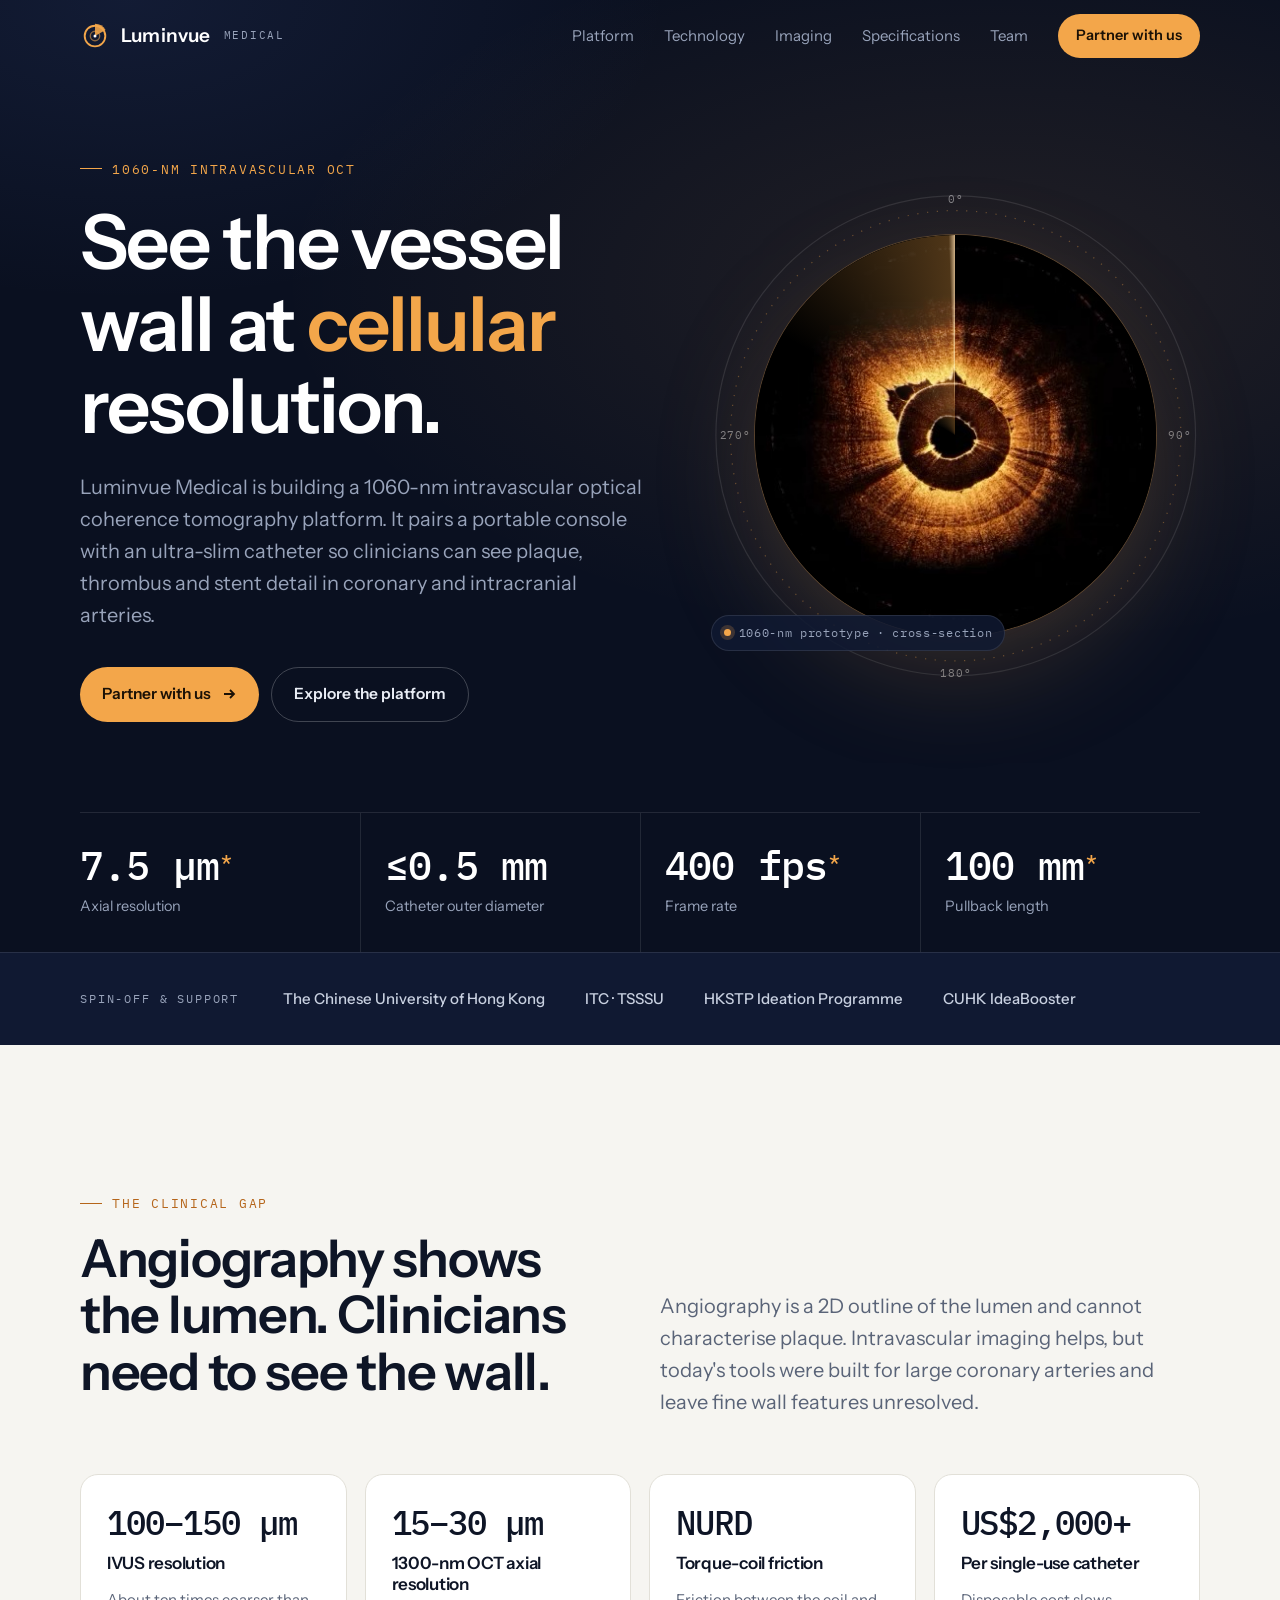
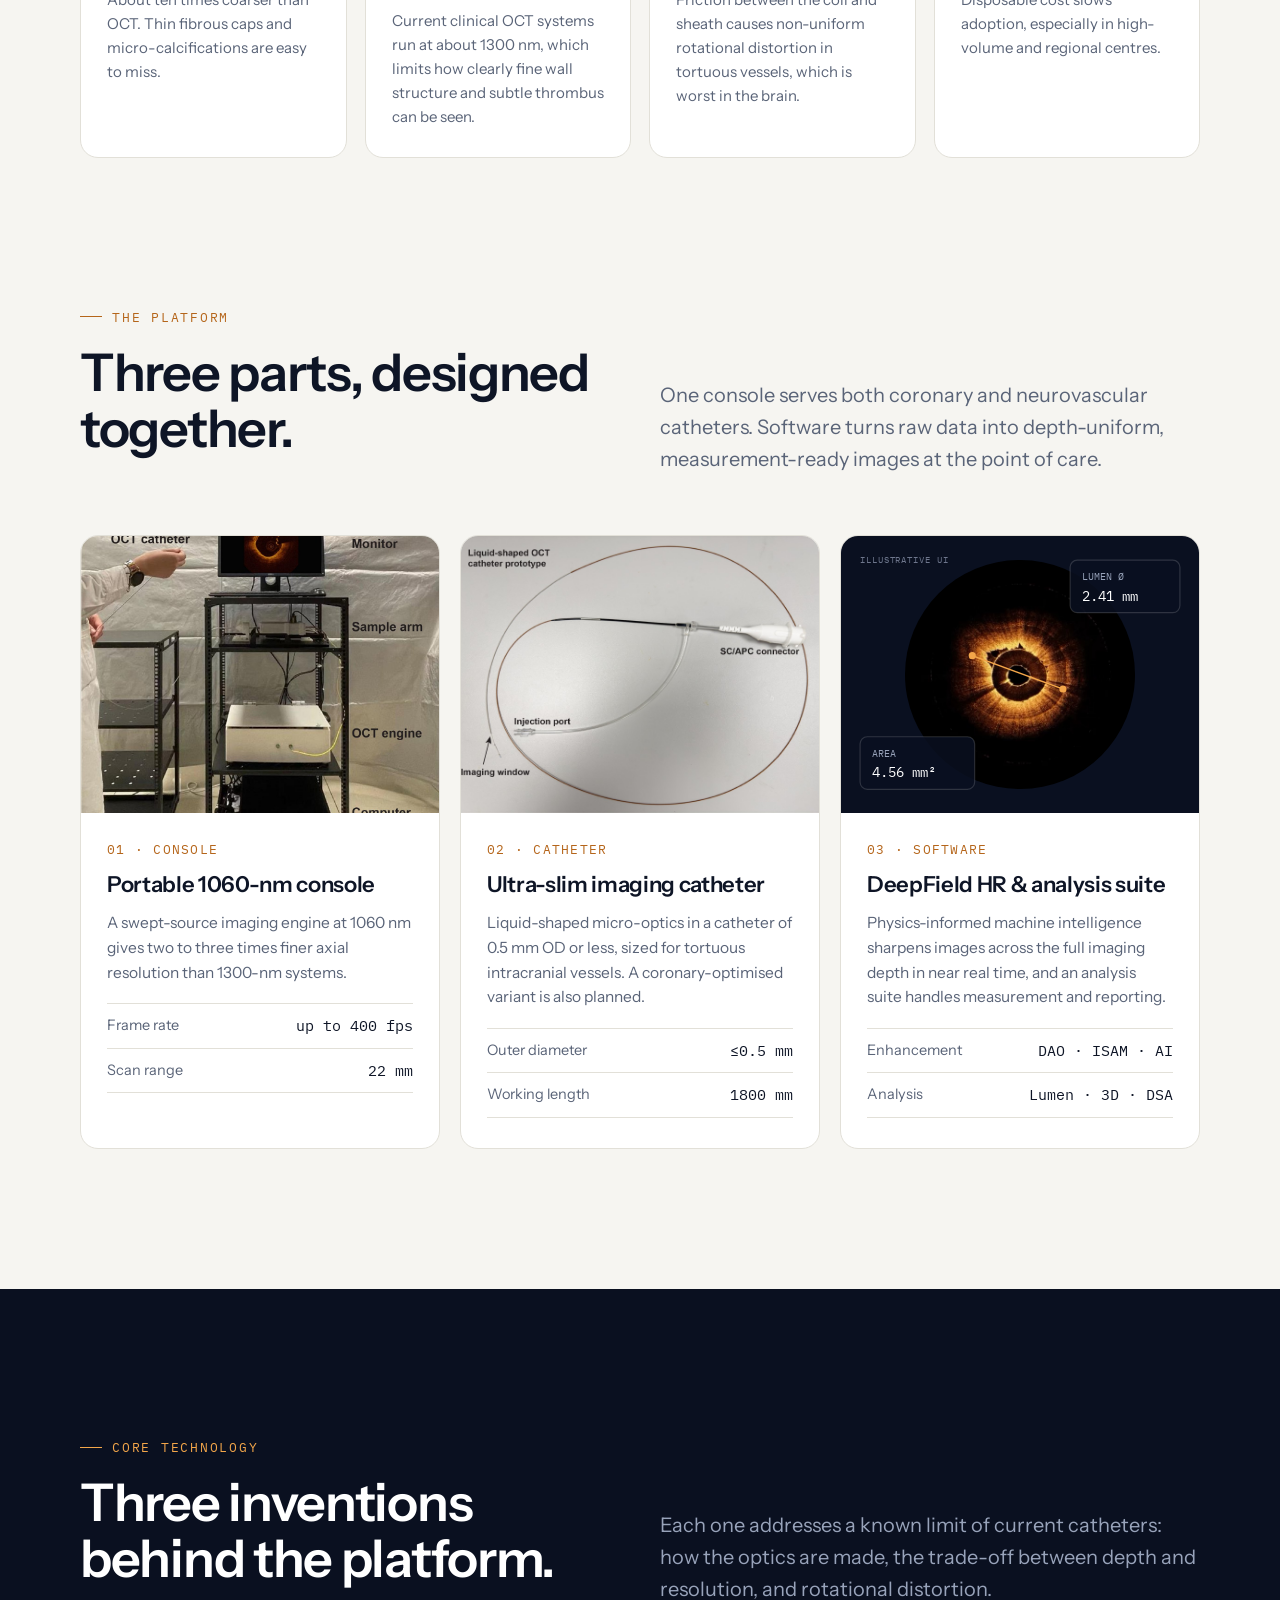
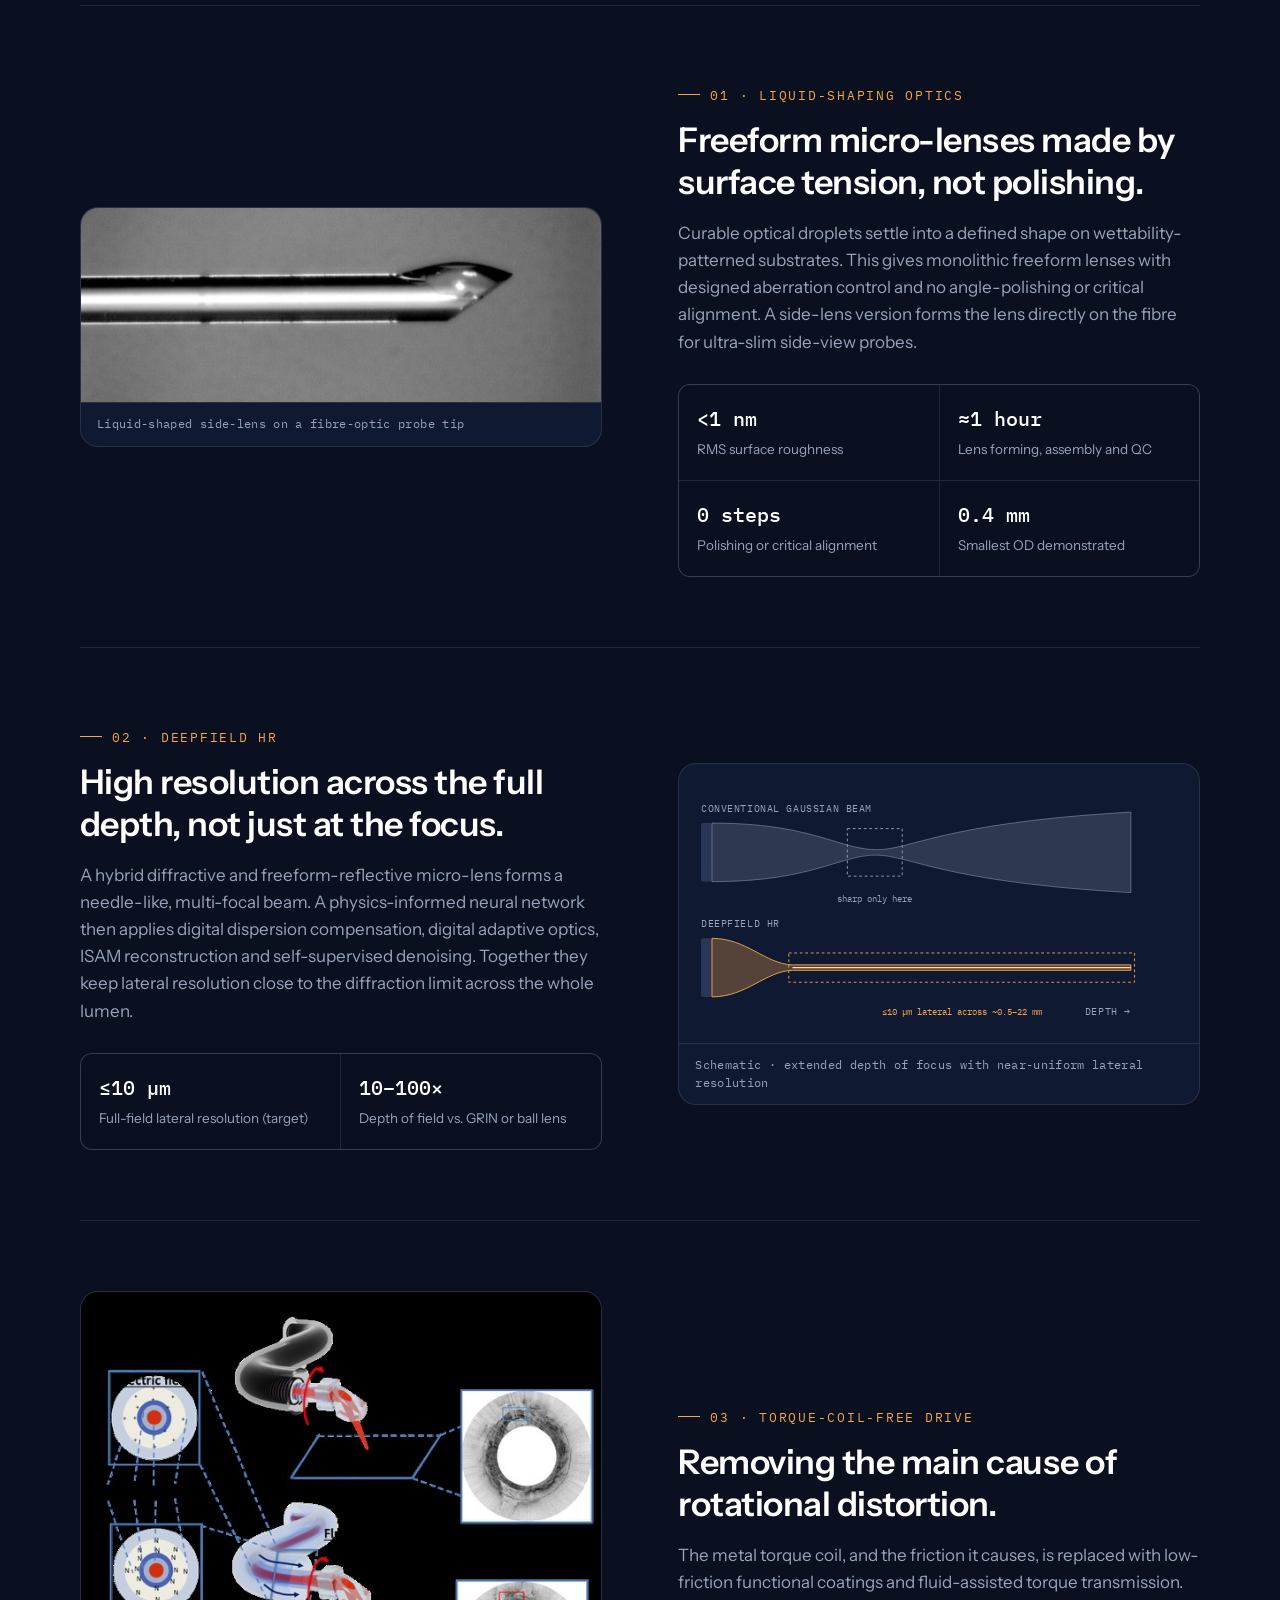
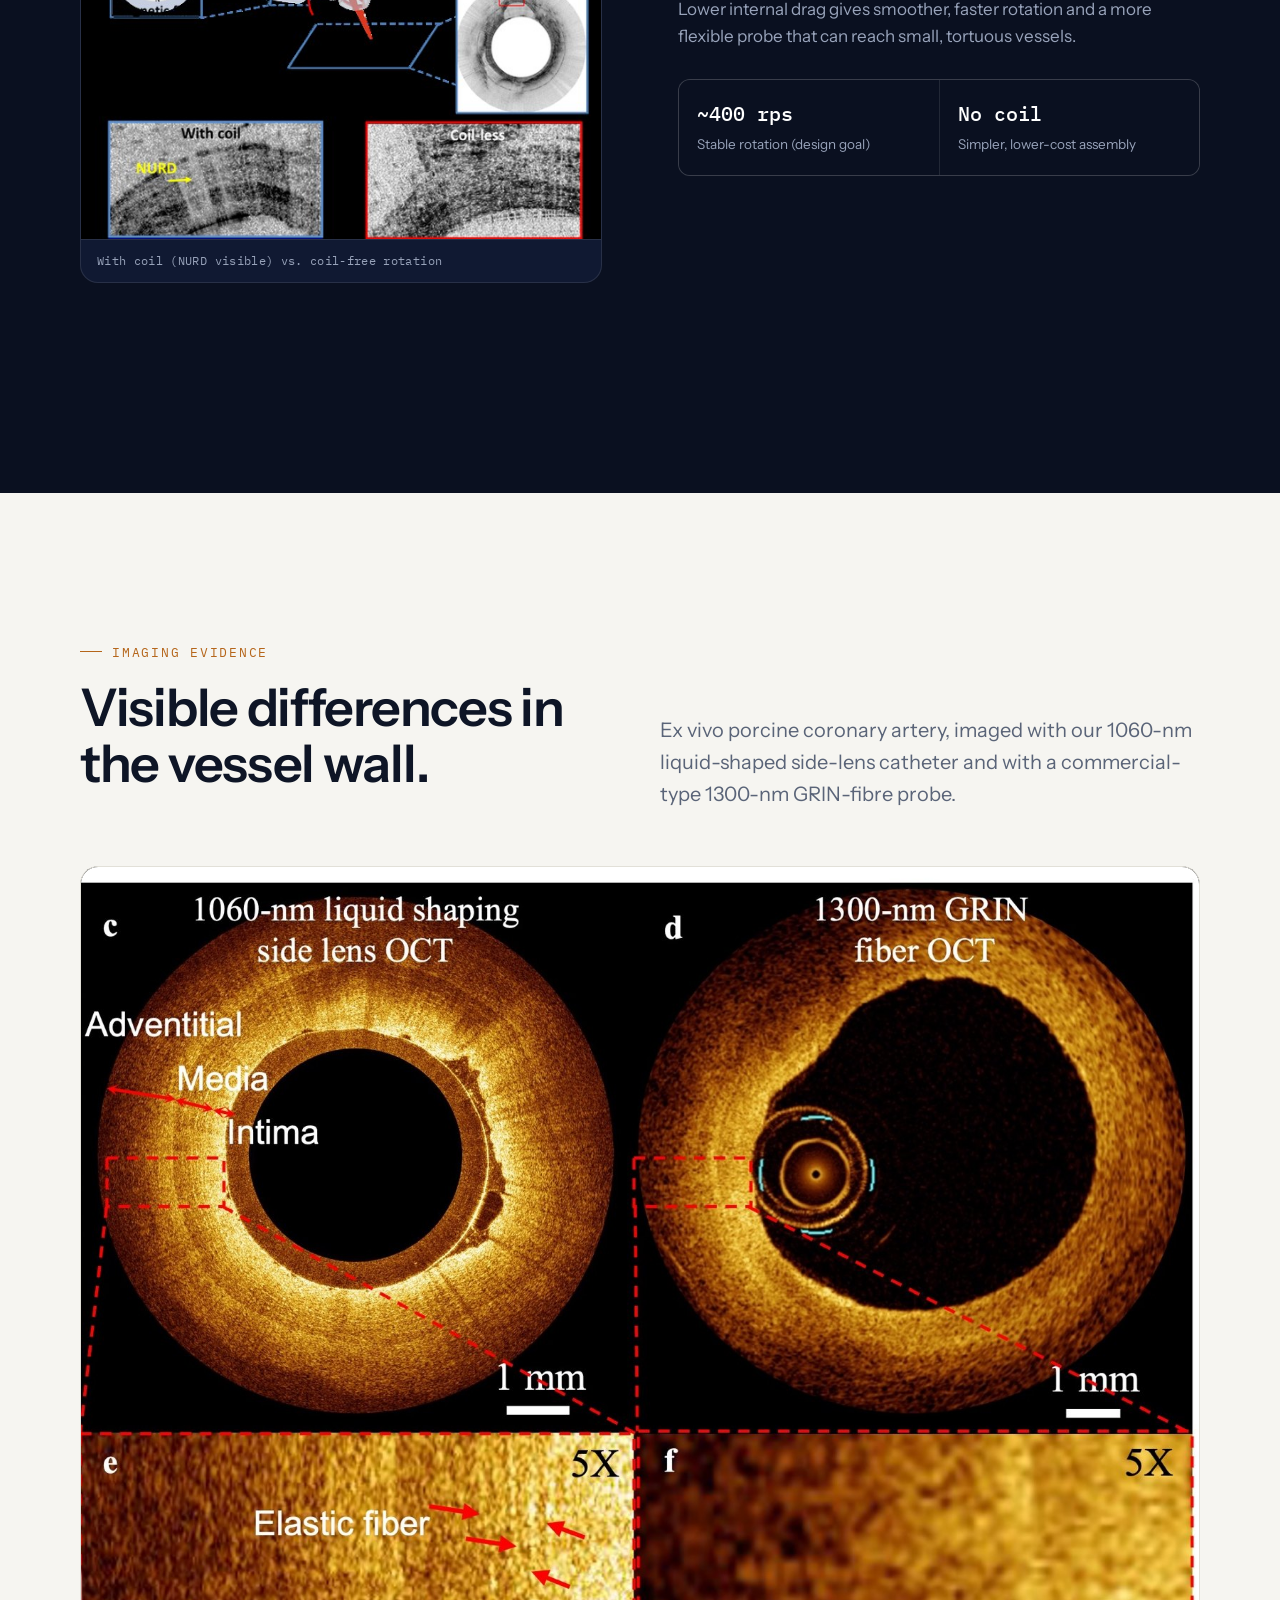
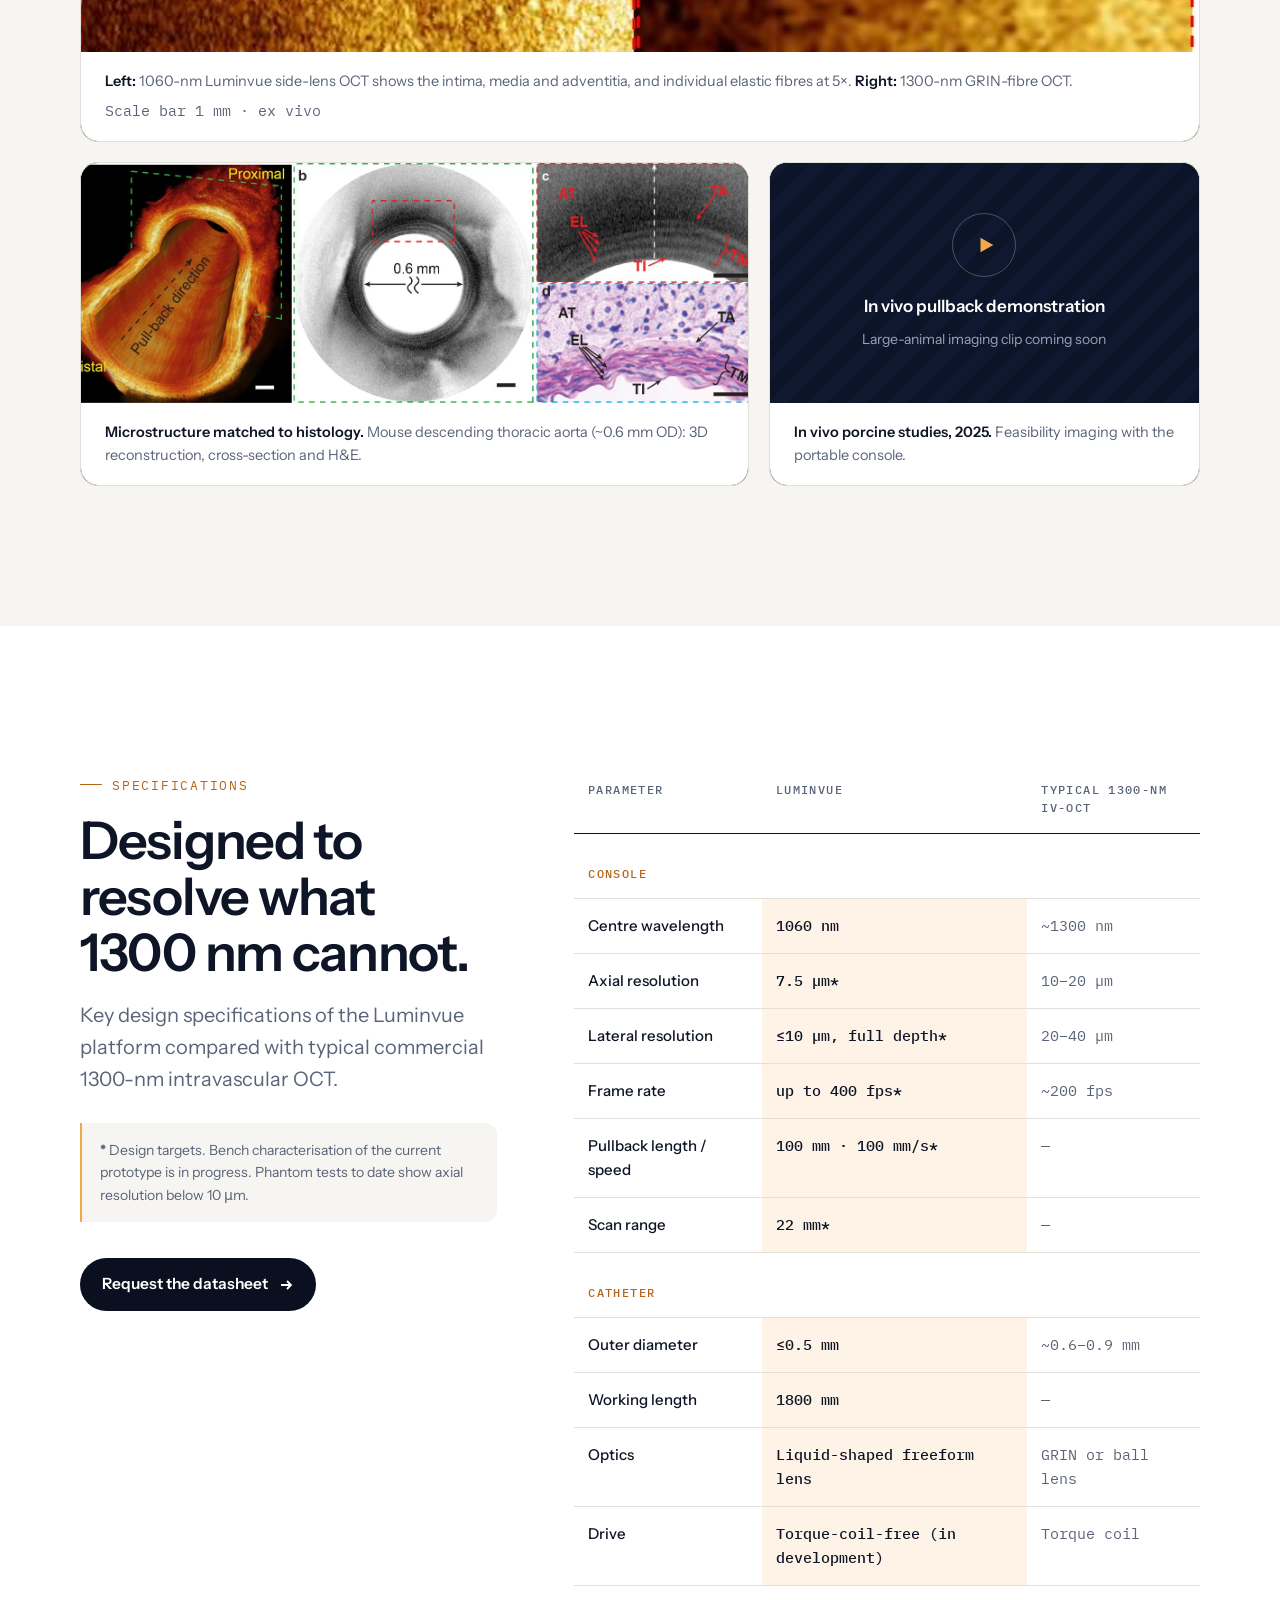
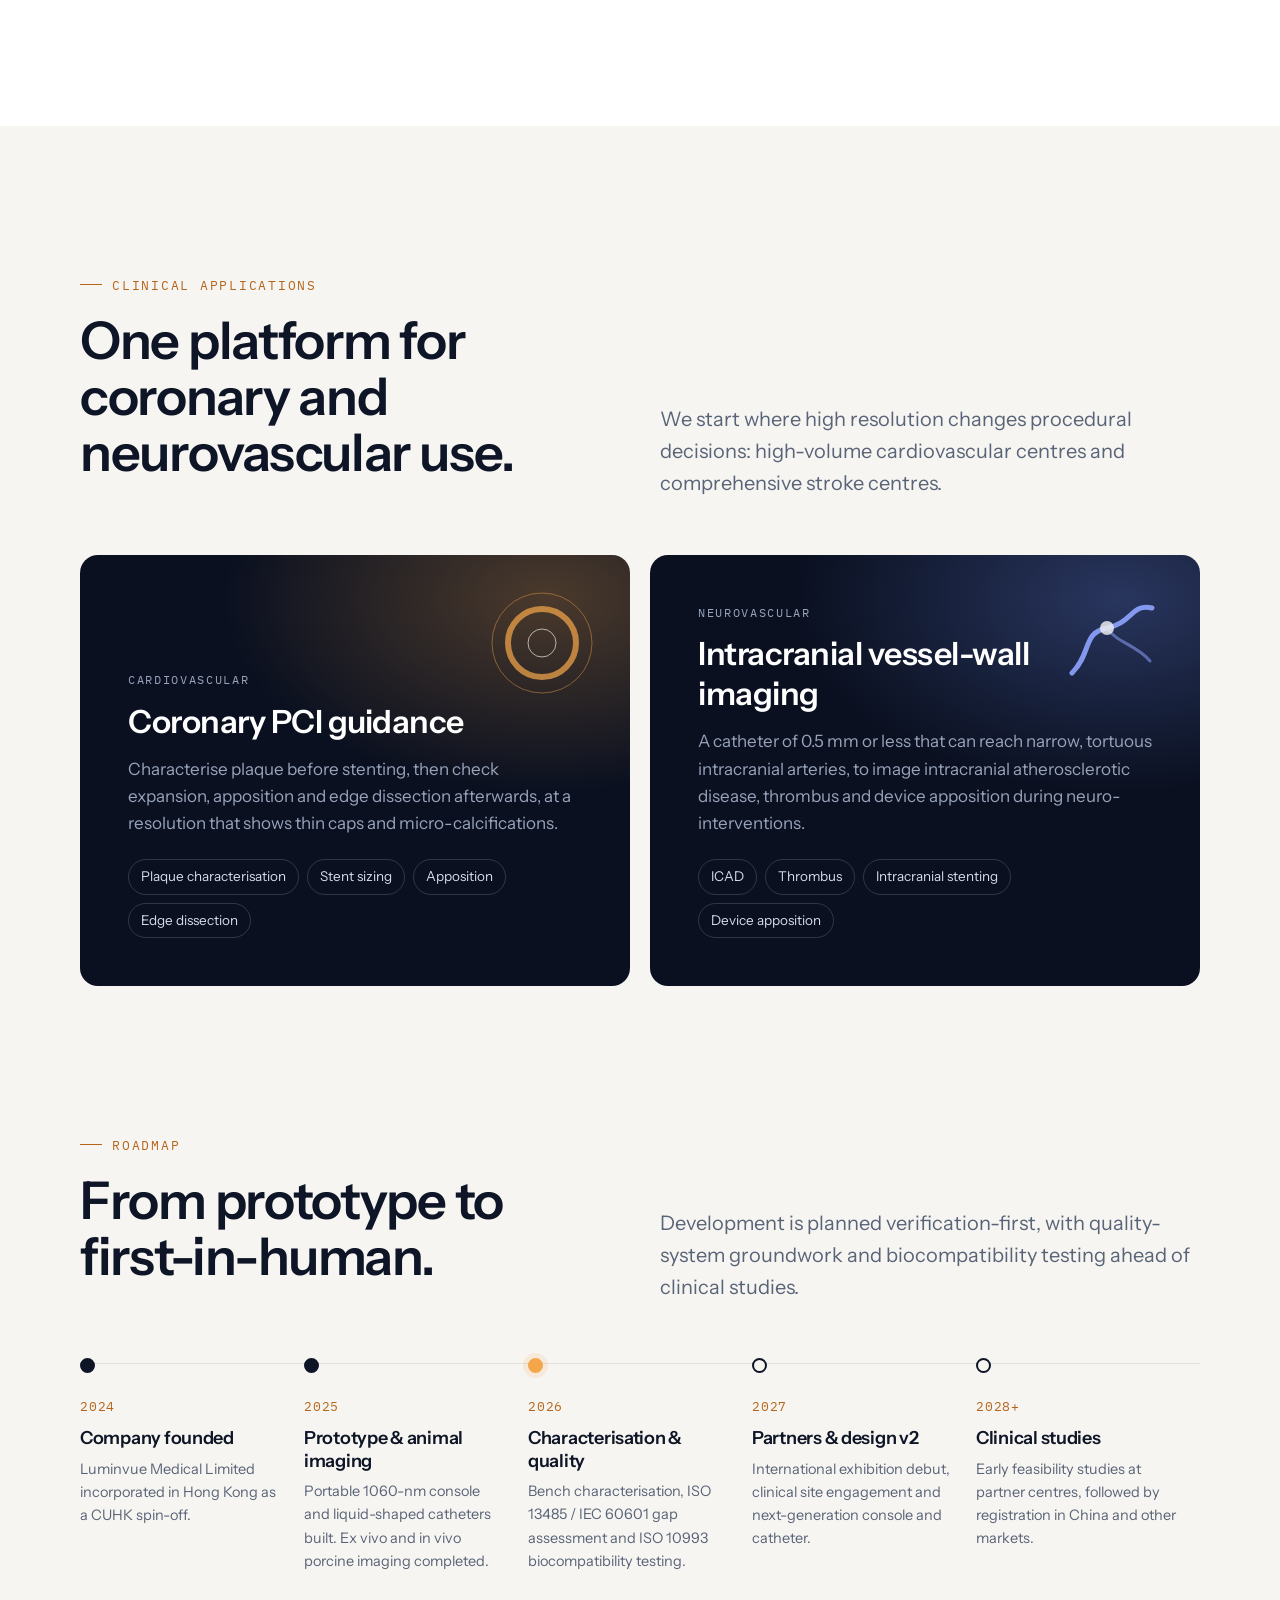
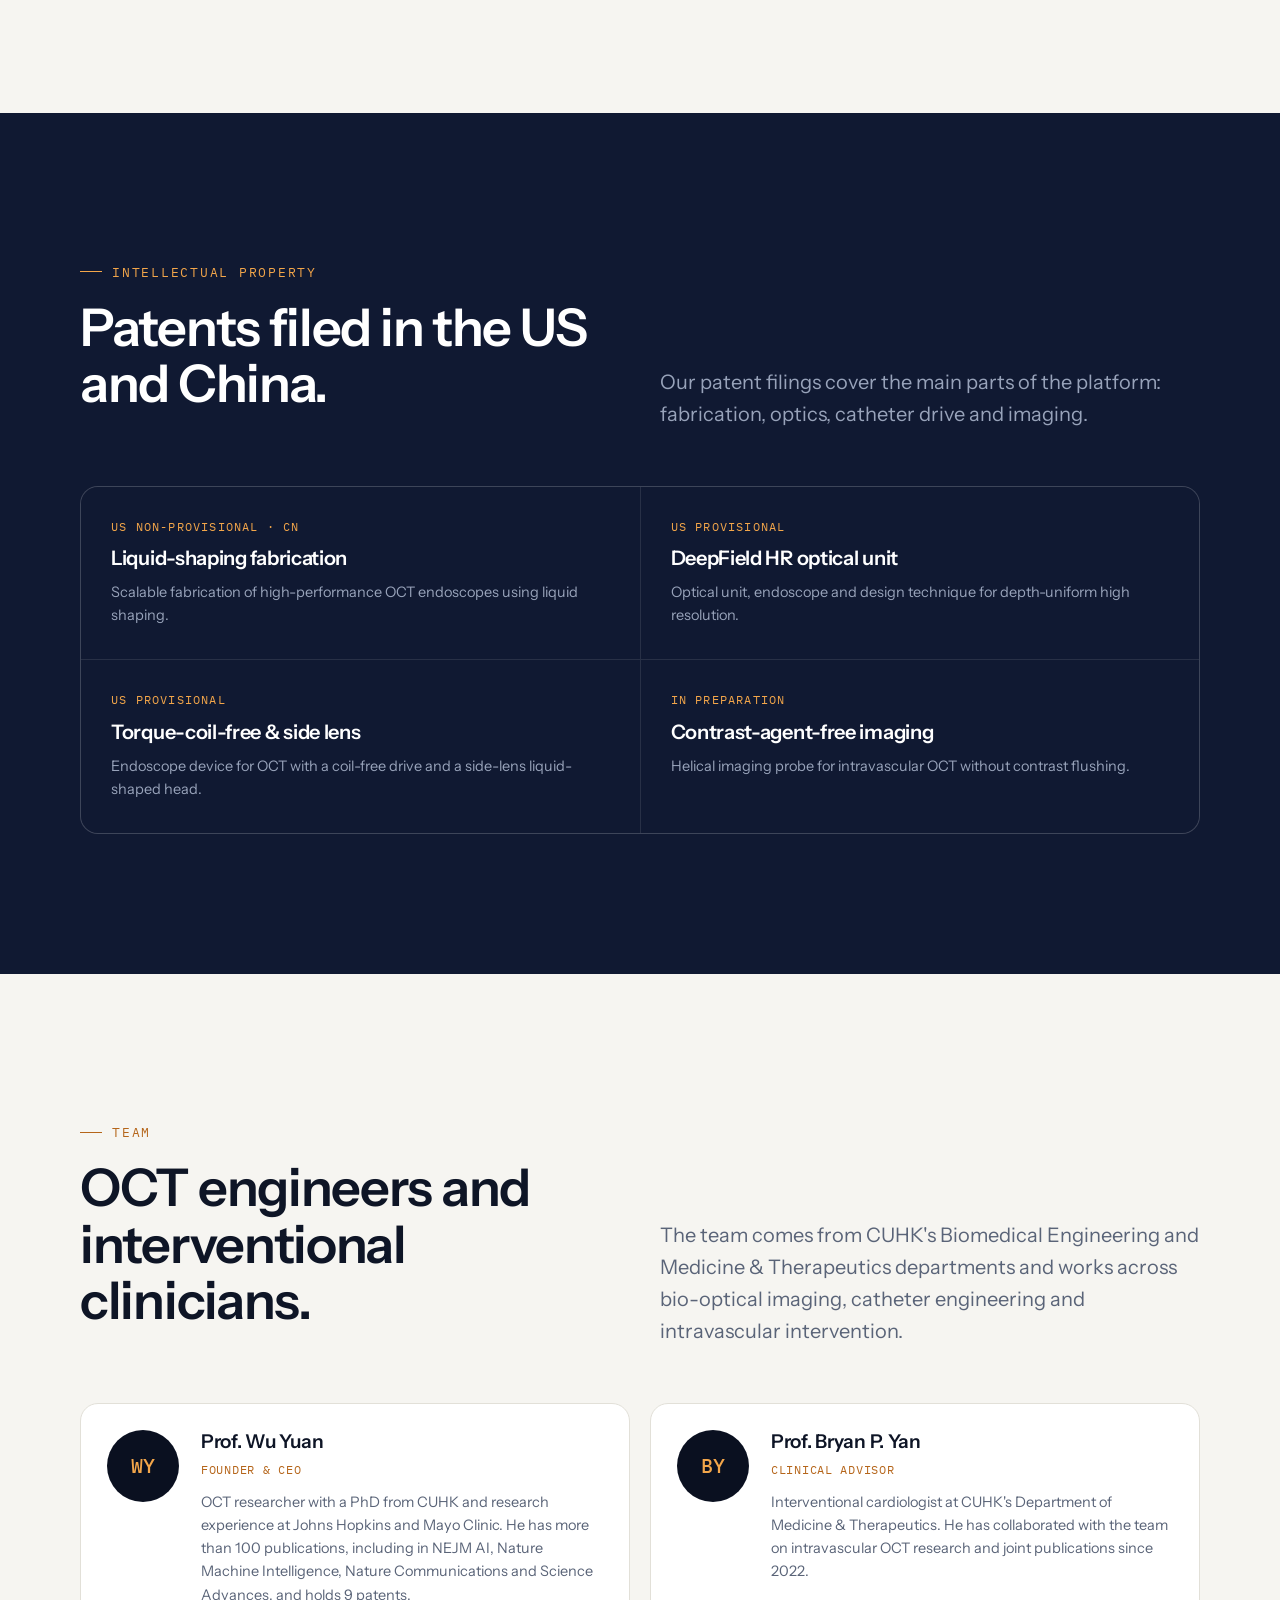
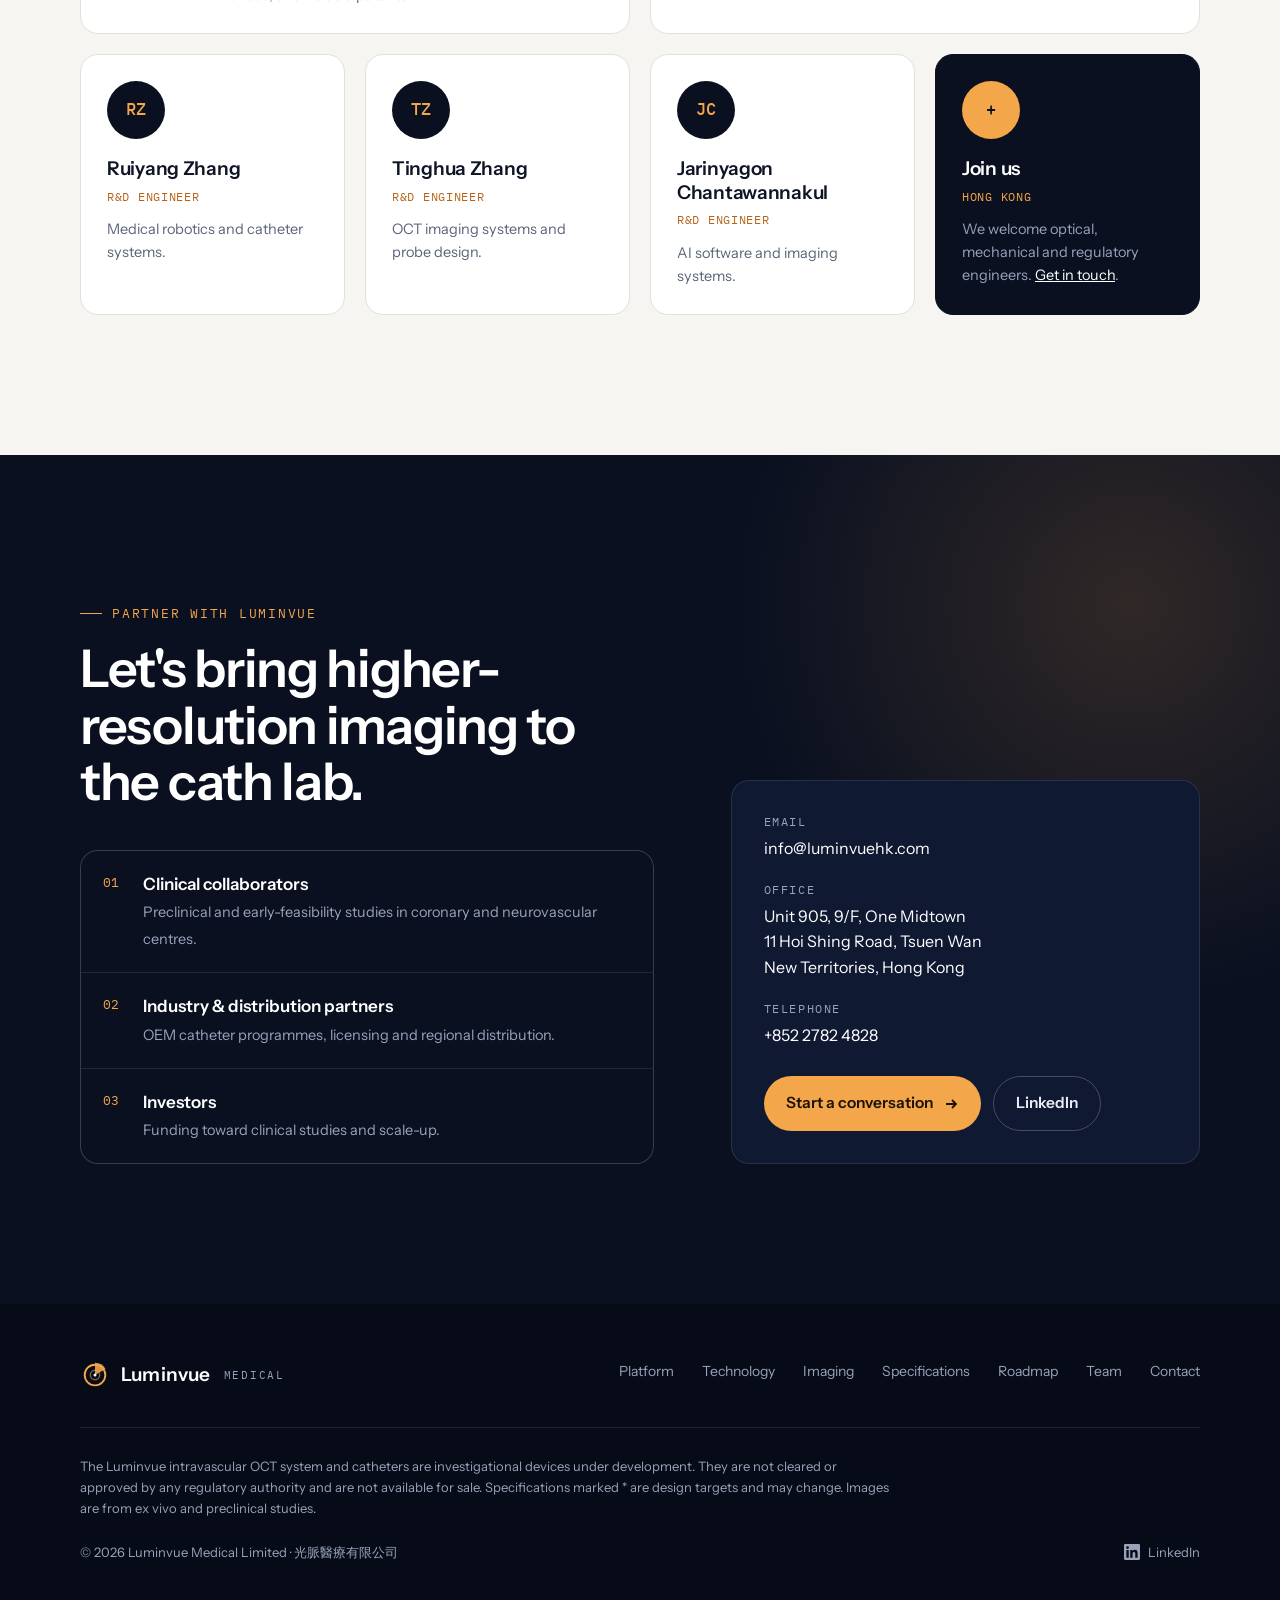
==== index.html @ c8407e33 "Launch Luminvue Medical website One-page static site for www.luminvuehk.com, served by GitHub Pages." ====
<!doctype html>
<html lang="en">
<head>
<meta charset="utf-8">
<meta name="viewport" content="width=device-width, initial-scale=1">
<title>Luminvue Medical | 1060-nm Intravascular OCT</title>
<meta name="description" content="Luminvue Medical is a CUHK spin-off developing a 1060-nm intravascular OCT platform, with a portable console and an ultra-slim catheter of 0.5 mm or less, for high-resolution coronary and neurovascular imaging.">
<link rel="canonical" href="https://www.luminvuehk.com/">
<meta property="og:type" content="website">
<meta property="og:title" content="Luminvue Medical | 1060-nm Intravascular OCT">
<meta property="og:description" content="High-resolution intravascular imaging for the heart and the brain. A CUHK spin-off from Hong Kong.">
<meta property="og:image" content="https://www.luminvuehk.com/assets/img/oct-1060-vs-1300.jpg">
<meta name="theme-color" content="#0A1020">
<link rel="icon" href="assets/favicon.svg" type="image/svg+xml">
<link rel="preconnect" href="https://fonts.googleapis.com">
<link rel="preconnect" href="https://fonts.gstatic.com" crossorigin>
<link href="https://fonts.googleapis.com/css2?family=Instrument+Sans:wght@400;500;600;700&family=IBM+Plex+Mono:wght@400;500&display=swap" rel="stylesheet">
<script type="application/ld+json">
{
  "@context": "https://schema.org",
  "@type": "Organization",
  "name": "Luminvue Medical Limited",
  "alternateName": "光脈醫療有限公司",
  "url": "https://www.luminvuehk.com/",
  "logo": "https://www.luminvuehk.com/assets/favicon.svg",
  "foundingDate": "2024-12-31",
  "address": {
    "@type": "PostalAddress",
    "streetAddress": "Unit 905, 9/F, One Midtown, 11 Hoi Shing Road",
    "addressLocality": "Tsuen Wan, N.T.",
    "addressCountry": "HK"
  }
}
</script>
<style>
:root{
  --ink:#0A1020; --ink-2:#101932; --ink-3:#18233F;
  --paper:#F6F5F1; --white:#FFFFFF;
  --text:#0E1526; --muted:#5A6478; --line:#E2E0D8;
  --on-dark:#E9EDF5; --on-dark-muted:#98A3BA; --line-dark:rgba(255,255,255,.10);
  --amber:#F3A64A; --amber-soft:rgba(243,166,74,.14); --amber-text:#B5651A;
  --radius:18px; --radius-sm:12px;
  --max:1200px; --gutter:clamp(16px,4vw,40px);
  --sans:"Instrument Sans",system-ui,-apple-system,"Segoe UI",Roboto,sans-serif;
  --mono:"IBM Plex Mono",ui-monospace,SFMono-Regular,Menlo,Consolas,monospace;
}
*{box-sizing:border-box;margin:0;padding:0}
html{scroll-behavior:smooth;-webkit-text-size-adjust:100%}
body{font-family:var(--sans);background:var(--paper);color:var(--text);font-size:17px;line-height:1.6;-webkit-font-smoothing:antialiased;overflow-x:hidden}
img{max-width:100%;display:block}
a{color:inherit;text-decoration:none}
.wrap{max-width:var(--max);margin:0 auto;padding:0 var(--gutter)}
.mono{font-family:var(--mono)}
.eyebrow{font-family:var(--mono);font-size:12.5px;letter-spacing:.14em;text-transform:uppercase;color:var(--amber-text);display:inline-flex;align-items:center;gap:10px}
.eyebrow::before{content:"";width:22px;height:1px;background:currentColor}
.dark .eyebrow{color:var(--amber)}
h1,h2,h3{font-weight:600;letter-spacing:-.025em;line-height:1.08}
h2{font-size:clamp(32px,4.4vw,52px);margin:18px 0 18px;max-width:18ch}
h3{font-size:22px;letter-spacing:-.015em;line-height:1.25}
.lead{font-size:clamp(17px,1.6vw,20px);color:var(--muted);max-width:60ch}
.dark{background:var(--ink);color:var(--on-dark)}
.dark .lead{color:var(--on-dark-muted)}
section{padding:clamp(80px,11vw,140px) 0}

/* buttons */
.btn{display:inline-flex;align-items:center;gap:10px;font-weight:600;font-size:15.5px;padding:14px 22px;border-radius:999px;transition:transform .2s ease,background .2s ease,border-color .2s ease;white-space:nowrap}
.btn svg{width:16px;height:16px;transition:transform .2s ease}
.btn:hover svg{transform:translateX(3px)}
.btn-primary{background:var(--amber);color:#1B1106}
.btn-primary:hover{background:#F7B868}
.btn-ghost{border:1px solid rgba(255,255,255,.22);color:var(--on-dark)}
.btn-ghost:hover{border-color:rgba(255,255,255,.5)}
.btn-dark{background:var(--ink);color:#fff}
.btn-dark:hover{background:var(--ink-3)}

/* nav */
.nav{position:fixed;inset:0 0 auto 0;z-index:50;transition:background .3s ease,border-color .3s ease;border-bottom:1px solid transparent}
.nav.scrolled{background:rgba(10,16,32,.82);backdrop-filter:saturate(160%) blur(14px);-webkit-backdrop-filter:saturate(160%) blur(14px);border-color:var(--line-dark)}
.nav .wrap{display:flex;align-items:center;justify-content:space-between;height:72px}
.logo{display:flex;align-items:center;gap:11px;color:#fff;font-weight:600;font-size:19px;letter-spacing:.01em}
.logo svg{width:30px;height:30px}
.logo small{font-family:var(--mono);font-weight:400;font-size:11px;letter-spacing:.16em;color:var(--on-dark-muted);text-transform:uppercase;margin-left:2px}
.nav-links{display:flex;align-items:center;gap:30px;font-size:15px;color:var(--on-dark-muted)}
.nav-links a:not(.btn):hover{color:#fff}
.nav-links .btn{padding:10px 18px;font-size:14.5px}
.menu-btn{display:none;background:none;border:0;color:#fff;width:44px;height:44px;cursor:pointer}
.menu-btn svg{width:24px;height:24px;margin:auto}

/* hero */
.hero{position:relative;padding:150px 0 0;overflow:hidden;background:radial-gradient(1200px 600px at 78% 30%,rgba(243,166,74,.10),transparent 60%),radial-gradient(900px 500px at 10% 0%,rgba(80,110,200,.12),transparent 60%),var(--ink)}
.hero-grid{display:grid;grid-template-columns:1.08fr .92fr;gap:56px;align-items:center}
.hero h1{font-size:clamp(40px,6.2vw,76px);margin:22px 0 24px;color:#fff;max-width:13ch}
.hero h1 em{font-style:normal;color:var(--amber)}
.hero .lead{max-width:54ch}
.cta-row{display:flex;flex-wrap:wrap;gap:12px;margin-top:36px}
.scope{position:relative;aspect-ratio:1;width:100%;max-width:520px;margin-left:auto}
.scope .ring{position:absolute;inset:0}
.scope .frame{position:absolute;inset:9%;border-radius:50%;overflow:hidden;background:#000;box-shadow:0 0 0 1px rgba(243,166,74,.25),0 40px 120px -20px rgba(243,166,74,.25)}
.scope .frame img{width:100%;height:100%;object-fit:cover;transform:scale(1.18)}
.scope .sweep{position:absolute;inset:0;border-radius:50%;background:conic-gradient(from 0deg,rgba(243,166,74,0) 0deg,rgba(243,166,74,0) 300deg,rgba(243,166,74,.32) 358deg,rgba(255,220,170,.85) 360deg);mix-blend-mode:screen;animation:spin 4.2s linear infinite}
@keyframes spin{to{transform:rotate(360deg)}}
.scope .tag{position:absolute;left:0;bottom:6%;font-family:var(--mono);font-size:11.5px;letter-spacing:.06em;color:var(--on-dark-muted);background:rgba(16,25,50,.85);border:1px solid var(--line-dark);padding:8px 12px;border-radius:999px;display:flex;align-items:center;gap:8px}
.scope .tag i{width:7px;height:7px;border-radius:50%;background:var(--amber);box-shadow:0 0 0 4px rgba(243,166,74,.2);animation:pulse 1.8s ease-in-out infinite}
@keyframes pulse{50%{box-shadow:0 0 0 7px rgba(243,166,74,0)}}
.kpis{display:grid;grid-template-columns:repeat(4,1fr);margin-top:90px;border-top:1px solid var(--line-dark)}
.kpi{padding:30px 24px 34px 0}
.kpi + .kpi{padding-left:24px;border-left:1px solid var(--line-dark)}
.kpi b{display:block;font-family:var(--mono);font-weight:500;font-size:clamp(28px,3.2vw,40px);color:#fff;letter-spacing:-.02em;line-height:1.1}
.kpi b sup{font-size:.45em;color:var(--amber);margin-left:2px;vertical-align:super}
.kpi span{display:block;margin-top:8px;font-size:14.5px;color:var(--on-dark-muted)}

/* backers */
.backers{padding:34px 0;background:var(--ink-2);border-top:1px solid var(--line-dark)}
.backers .wrap{display:flex;flex-wrap:wrap;align-items:center;gap:14px 44px}
.backers p{font-family:var(--mono);font-size:11.5px;letter-spacing:.16em;text-transform:uppercase;color:var(--on-dark-muted)}
.backers ul{list-style:none;display:flex;flex-wrap:wrap;gap:12px 40px;color:#C9D1E1;font-weight:500;font-size:15px}

/* problem */
.problem-grid{display:grid;grid-template-columns:repeat(4,1fr);gap:18px;margin-top:56px}
.stat{background:var(--white);border:1px solid var(--line);border-radius:var(--radius);padding:30px 26px 28px;display:flex;flex-direction:column;gap:14px}
.stat b{font-family:var(--mono);font-weight:500;font-size:34px;letter-spacing:-.03em;line-height:1}
.stat h3{font-size:17px}
.stat p{font-size:15px;color:var(--muted)}
.section-head{display:grid;grid-template-columns:1fr 1fr;gap:40px;align-items:end}
.section-head .lead{justify-self:end}

/* platform */
.platform-grid{display:grid;grid-template-columns:repeat(3,1fr);gap:20px;margin-top:60px}
.card{background:var(--white);border:1px solid var(--line);border-radius:var(--radius);overflow:hidden;display:flex;flex-direction:column}
.card .media{aspect-ratio:4/3.1;background:#EDEBE5;overflow:hidden;position:relative}
.card .media img{width:100%;height:100%;object-fit:cover;transition:transform .6s ease}
.card:hover .media img{transform:scale(1.035)}
.card .body{padding:26px 26px 30px;display:flex;flex-direction:column;gap:12px;flex:1}
.card .num{font-family:var(--mono);font-size:12.5px;color:var(--amber-text);letter-spacing:.1em}
.card p{font-size:15.5px;color:var(--muted)}
.card ul{list-style:none;margin-top:6px;border-top:1px solid var(--line)}
.card li{font-size:14.5px;padding:10px 0;border-bottom:1px solid var(--line);display:flex;justify-content:space-between;gap:12px}
.card li span:last-child{font-family:var(--mono);color:var(--text);text-align:right}
.card li span:first-child{color:var(--muted)}
.media.soft{background:var(--ink)}
.media .ui{position:absolute;inset:0;display:grid;place-items:center}
.media .ui img{width:64%;height:auto;aspect-ratio:1;border-radius:50%;object-fit:cover}

/* technology */
.tech{background:var(--ink)}
.tech-row{display:grid;grid-template-columns:1fr 1fr;gap:clamp(32px,6vw,90px);align-items:center;padding:70px 0;border-top:1px solid var(--line-dark)}
.tech-row:first-of-type{margin-top:60px}
.tech-row.flip .tech-visual{order:2}
.tech-visual{border-radius:var(--radius);overflow:hidden;background:var(--ink-2);border:1px solid var(--line-dark);position:relative}
.tech-visual img{width:100%;height:auto}
.tech-visual figcaption{font-family:var(--mono);font-size:11.5px;color:var(--on-dark-muted);padding:12px 16px;border-top:1px solid var(--line-dark);letter-spacing:.03em}
.tech-copy h3{font-size:clamp(26px,2.8vw,34px);color:#fff;margin:14px 0 16px}
.tech-copy p{color:var(--on-dark-muted)}
.facts{display:grid;grid-template-columns:repeat(2,1fr);gap:1px;background:var(--line-dark);border:1px solid var(--line-dark);border-radius:var(--radius-sm);overflow:hidden;margin-top:28px}
.facts div{background:var(--ink);padding:18px 18px}
.facts b{display:block;font-family:var(--mono);font-weight:500;color:#fff;font-size:20px}
.facts span{font-size:13.5px;color:var(--on-dark-muted)}
.beam{padding:28px 22px 14px}
.beam svg{width:100%;height:auto}

/* evidence */
.figure{margin-top:56px;background:#000;border-radius:var(--radius);overflow:hidden;border:1px solid var(--line)}
.figure img{width:100%}
.figure figcaption{background:var(--white);padding:18px 24px;font-size:14.5px;color:var(--muted);display:flex;flex-wrap:wrap;gap:6px 24px;justify-content:space-between}
.figure figcaption b{color:var(--text);font-weight:600}
.evidence-grid{display:grid;grid-template-columns:1.55fr 1fr;gap:20px;margin-top:20px}
.evidence-grid .figure{margin-top:0;display:flex;flex-direction:column}
.evidence-grid .figure img{flex:1;object-fit:cover}
.placeholder{flex:1;min-height:240px;display:grid;place-items:center;text-align:center;padding:32px;background:repeating-linear-gradient(135deg,#0F1830 0 14px,#0C1428 14px 28px);color:var(--on-dark-muted)}
.placeholder .play{width:64px;height:64px;border-radius:50%;border:1px solid rgba(255,255,255,.25);display:grid;place-items:center;margin:0 auto 16px}
.placeholder .play svg{width:22px;height:22px;margin-left:3px;fill:var(--amber)}
.placeholder b{display:block;color:#fff;font-weight:600;margin-bottom:4px}
.placeholder span{font-size:14px}

/* specs */
.specs{background:var(--white)}
.spec-wrap{display:grid;grid-template-columns:.8fr 1.2fr;gap:clamp(32px,6vw,90px);align-items:start}
.spec-wrap > div:first-child{position:sticky;top:110px}
.spec-wrap .note{margin-top:28px;font-size:14px;color:var(--muted);padding:16px 18px;border-left:2px solid var(--amber);background:var(--paper);border-radius:0 var(--radius-sm) var(--radius-sm) 0}
.table-scroll{overflow-x:auto;-webkit-overflow-scrolling:touch}
table{width:100%;border-collapse:collapse;font-size:15px;min-width:520px}
th,td{text-align:left;padding:15px 14px;border-bottom:1px solid var(--line);vertical-align:top}
thead th{font-family:var(--mono);font-weight:500;font-size:11.5px;letter-spacing:.12em;text-transform:uppercase;color:var(--muted);border-bottom:1px solid var(--text)}
tbody th{font-weight:500;color:var(--text);width:30%}
td.lv{font-family:var(--mono);color:var(--text);font-weight:500;background:linear-gradient(var(--amber-soft),var(--amber-soft))}
td.ref{font-family:var(--mono);color:var(--muted)}
tr.group th{font-family:var(--mono);font-size:12px;letter-spacing:.12em;text-transform:uppercase;color:var(--amber-text);padding-top:30px;border-bottom:1px solid var(--line)}

/* applications */
.apps{display:grid;grid-template-columns:1fr 1fr;gap:20px;margin-top:56px}
.app{border-radius:var(--radius);padding:clamp(28px,4vw,48px);position:relative;overflow:hidden;min-height:360px;display:flex;flex-direction:column;justify-content:flex-end;color:#fff;background:var(--ink)}
.app::before{content:"";position:absolute;inset:0;background:radial-gradient(500px 300px at 85% 10%,rgba(243,166,74,.28),transparent 65%)}
.app.neuro::before{background:radial-gradient(500px 300px at 85% 10%,rgba(120,150,255,.28),transparent 65%)}
.app > *{position:relative}
.app .tagline{font-family:var(--mono);font-size:12px;letter-spacing:.14em;text-transform:uppercase;color:var(--on-dark-muted)}
.app h3{font-size:clamp(26px,2.6vw,32px);margin:12px 0 14px}
.app p{color:var(--on-dark-muted);max-width:46ch}
.app ul{list-style:none;display:flex;flex-wrap:wrap;gap:8px;margin-top:22px}
.app li{font-size:13.5px;border:1px solid rgba(255,255,255,.16);border-radius:999px;padding:6px 12px;color:#D5DCEA}
.app svg.glyph{position:absolute;top:28px;right:28px;width:120px;height:120px;opacity:.9}

/* roadmap */
.timeline{list-style:none;display:grid;grid-template-columns:repeat(5,1fr);margin-top:60px;border-top:1px solid var(--line);position:relative}
.timeline li{padding:28px 22px 0 0;position:relative}
.timeline li::before{content:"";position:absolute;top:-6px;left:0;width:11px;height:11px;border-radius:50%;background:var(--paper);border:2px solid var(--text)}
.timeline li.done::before{background:var(--text)}
.timeline li.now::before{background:var(--amber);border-color:var(--amber);box-shadow:0 0 0 5px var(--amber-soft)}
.timeline .yr{font-family:var(--mono);font-size:13px;color:var(--amber-text);letter-spacing:.06em}
.timeline h3{font-size:18px;margin:8px 0 8px}
.timeline p{font-size:14.5px;color:var(--muted)}

/* IP */
.ip{background:var(--ink-2)}
.ip-list{list-style:none;display:grid;grid-template-columns:repeat(2,1fr);gap:1px;background:var(--line-dark);border:1px solid var(--line-dark);border-radius:var(--radius);overflow:hidden;margin-top:56px}
.ip-list li{background:var(--ink-2);padding:30px 30px 32px;display:flex;flex-direction:column;gap:10px}
.ip-list .k{font-family:var(--mono);font-size:12px;color:var(--amber);letter-spacing:.1em;text-transform:uppercase}
.ip-list h3{font-size:20px;color:#fff}
.ip-list p{font-size:14.5px;color:var(--on-dark-muted)}

/* team */
.team-grid{display:grid;grid-template-columns:repeat(4,1fr);gap:20px;margin-top:56px}
.person{background:var(--white);border:1px solid var(--line);border-radius:var(--radius);padding:26px}
.person.lead-p{grid-column:span 2;display:grid;grid-template-columns:auto 1fr;gap:22px;align-items:start}
.avatar{width:58px;height:58px;border-radius:50%;background:var(--ink);color:var(--amber);display:grid;place-items:center;font-family:var(--mono);font-weight:500;font-size:17px;margin-bottom:18px}
.person.lead-p .avatar{width:72px;height:72px;font-size:20px;margin:0}
.person h3{font-size:19px}
.person .role{font-family:var(--mono);font-size:12px;letter-spacing:.06em;color:var(--amber-text);margin:6px 0 12px;text-transform:uppercase}
.person p{font-size:14.5px;color:var(--muted)}

/* contact */
.contact{background:var(--ink);position:relative;overflow:hidden}
.contact::before{content:"";position:absolute;width:900px;height:900px;right:-300px;top:-300px;border-radius:50%;background:radial-gradient(circle,rgba(243,166,74,.16),transparent 62%)}
.contact .wrap{position:relative}
.contact h2{color:#fff;max-width:16ch}
.contact-grid{display:grid;grid-template-columns:1.1fr .9fr;gap:clamp(32px,6vw,90px);align-items:end}
.audience{list-style:none;display:grid;gap:1px;background:var(--line-dark);border:1px solid var(--line-dark);border-radius:var(--radius);overflow:hidden;margin-top:40px}
.audience li{background:var(--ink);padding:20px 22px;display:grid;grid-template-columns:28px 1fr;gap:12px}
.audience b{color:#fff;font-weight:600;display:block}
.audience span{color:var(--on-dark-muted);font-size:14.5px}
.audience .ix{font-family:var(--mono);color:var(--amber);font-size:13px;padding-top:2px}
.contact-card{background:var(--ink-2);border:1px solid var(--line-dark);border-radius:var(--radius);padding:32px}
.contact-card dl{display:grid;gap:20px;margin-bottom:28px}
.contact-card dt{font-family:var(--mono);font-size:11.5px;letter-spacing:.14em;text-transform:uppercase;color:var(--on-dark-muted);margin-bottom:4px}
.contact-card dd{color:#fff;font-size:16px}
.contact-card dd a:hover{color:var(--amber)}
.contact-card .cta-row{margin-top:0}

/* footer */
footer{background:#070B17;color:var(--on-dark-muted);padding:56px 0 40px;font-size:14px}
.foot-top{display:flex;flex-wrap:wrap;justify-content:space-between;gap:30px;padding-bottom:36px;border-bottom:1px solid var(--line-dark)}
.foot-links{display:flex;flex-wrap:wrap;gap:12px 28px}
.foot-links a:hover{color:#fff}
.disclaimer{margin-top:28px;font-size:13px;line-height:1.65;max-width:90ch}
.foot-bottom{display:flex;flex-wrap:wrap;justify-content:space-between;gap:12px;margin-top:22px;font-size:13px}
.social{display:inline-flex;align-items:center;gap:8px}
.social svg{width:16px;height:16px;fill:currentColor}

/* reveal */
.reveal{opacity:0;transform:translateY(22px);transition:opacity .8s ease,transform .8s cubic-bezier(.2,.7,.2,1)}
.reveal.in{opacity:1;transform:none}
@media (prefers-reduced-motion:reduce){
  .reveal{opacity:1;transform:none;transition:none}
  .scope .sweep,.scope .tag i{animation:none}
  html{scroll-behavior:auto}
}

/* responsive */
@media (max-width:1040px){
  .problem-grid{grid-template-columns:repeat(2,1fr)}
  .team-grid{grid-template-columns:repeat(2,1fr)}
  .timeline li{padding-right:16px}
}
@media (max-width:900px){
  .nav-links{position:fixed;inset:72px 0 auto 0;flex-direction:column;align-items:stretch;gap:0;background:rgba(10,16,32,.97);backdrop-filter:blur(14px);-webkit-backdrop-filter:blur(14px);padding:8px var(--gutter) 24px;border-bottom:1px solid var(--line-dark);display:none}
  .nav-links.open{display:flex}
  .nav-links a:not(.btn){padding:15px 0;border-bottom:1px solid var(--line-dark);color:#fff}
  .nav-links .btn{margin-top:18px;justify-content:center}
  .menu-btn{display:grid}
  .nav.menu-open{background:rgba(10,16,32,.97)}
  .hero{padding-top:118px}
  .hero-grid,.section-head,.tech-row,.spec-wrap,.contact-grid,.apps,.evidence-grid{grid-template-columns:1fr}
  .section-head .lead{justify-self:start}
  .scope{max-width:400px;margin:0 auto}
  .tech-row.flip .tech-visual{order:0}
  .kpis{grid-template-columns:repeat(2,1fr);margin-top:60px}
  .kpi:nth-child(3){padding-left:0;border-left:0}
  .kpi:nth-child(n+3){border-top:1px solid var(--line-dark)}
  .platform-grid{grid-template-columns:1fr}
  .ip-list{grid-template-columns:1fr}
  .spec-wrap > div:first-child{position:static}
  .timeline{grid-template-columns:1fr;border-top:0;border-left:1px solid var(--line);margin-left:6px}
  .timeline li{padding:0 0 30px 28px}
  .timeline li::before{top:4px;left:-6px}
}
@media (max-width:600px){
  body{font-size:16px}
  .problem-grid,.team-grid{grid-template-columns:1fr}
  .person.lead-p{grid-column:auto;grid-template-columns:1fr}
  .person.lead-p .avatar{margin-bottom:4px}
  .kpi{padding:22px 12px 24px 0}
  .kpi + .kpi{padding-left:14px}
  .kpi:nth-child(3){padding-left:0}
  .facts{grid-template-columns:1fr}
  .app svg.glyph{width:84px;height:84px;top:20px;right:20px}
  .logo small{display:none}
  table{min-width:0;font-size:13.5px}
  th,td{padding:12px 8px}
  tbody th{width:34%}
}
</style>
</head>
<body>

<header class="nav" id="nav">
  <div class="wrap">
    <a href="#top" class="logo" aria-label="Luminvue Medical home">
      <svg viewBox="0 0 64 64" aria-hidden="true"><circle cx="32" cy="32" r="22" fill="none" stroke="#F3A64A" stroke-width="4"/><circle cx="32" cy="32" r="10" fill="none" stroke="#F3A64A" stroke-opacity=".55" stroke-width="3"/><path d="M32 32 L32 6 A26 26 0 0 1 54.5 19 Z" fill="#F3A64A" fill-opacity=".9"/><circle cx="32" cy="32" r="3.2" fill="#fff"/></svg>
      Luminvue <small>Medical</small>
    </a>
    <button class="menu-btn" id="menuBtn" aria-label="Open menu" aria-expanded="false" aria-controls="navLinks">
      <svg viewBox="0 0 24 24" fill="none" stroke="currentColor" stroke-width="1.8" stroke-linecap="round"><path d="M4 7h16M4 12h16M4 17h16"/></svg>
    </button>
    <nav class="nav-links" id="navLinks" aria-label="Main">
      <a href="#platform">Platform</a>
      <a href="#technology">Technology</a>
      <a href="#evidence">Imaging</a>
      <a href="#specs">Specifications</a>
      <a href="#team">Team</a>
      <a href="#contact" class="btn btn-primary">Partner with us</a>
    </nav>
  </div>
</header>

<main id="top">

<!-- HERO -->
<section class="hero dark">
  <div class="wrap">
    <div class="hero-grid">
      <div>
        <span class="eyebrow">1060-nm intravascular OCT</span>
        <h1>See the vessel wall at <em>cellular</em> resolution.</h1>
        <p class="lead">Luminvue Medical is building a 1060-nm intravascular optical coherence tomography platform. It pairs a portable console with an ultra-slim catheter so clinicians can see plaque, thrombus and stent detail in coronary and intracranial arteries.</p>
        <div class="cta-row">
          <a href="#contact" class="btn btn-primary">Partner with us
            <svg viewBox="0 0 16 16" fill="none" stroke="currentColor" stroke-width="1.8"><path d="M3 8h10M9 4l4 4-4 4"/></svg></a>
          <a href="#platform" class="btn btn-ghost">Explore the platform</a>
        </div>
      </div>
      <div class="scope" aria-hidden="true">
        <svg class="ring" viewBox="0 0 400 400">
          <circle cx="200" cy="200" r="196" fill="none" stroke="rgba(255,255,255,.10)"/>
          <circle cx="200" cy="200" r="184" fill="none" stroke="rgba(243,166,74,.35)" stroke-dasharray="1 7.03"/>
          <g fill="rgba(255,255,255,.45)" font-family="IBM Plex Mono, monospace" font-size="9" letter-spacing=".08em">
            <text x="200" y="10" text-anchor="middle">0°</text>
            <text x="393" y="203" text-anchor="end">90°</text>
            <text x="200" y="397" text-anchor="middle">180°</text>
            <text x="7" y="203">270°</text>
          </g>
        </svg>
        <div class="frame"><img src="assets/img/oct-frame.jpg" alt="" width="480" height="480"><div class="sweep"></div></div>
        <div class="tag"><i></i>1060-nm prototype · cross-section</div>
      </div>
    </div>
    <div class="kpis">
      <div class="kpi"><b>7.5 µm<sup>*</sup></b><span>Axial resolution</span></div>
      <div class="kpi"><b>≤0.5 mm</b><span>Catheter outer diameter</span></div>
      <div class="kpi"><b>400 fps<sup>*</sup></b><span>Frame rate</span></div>
      <div class="kpi"><b>100 mm<sup>*</sup></b><span>Pullback length</span></div>
    </div>
  </div>
</section>

<div class="backers dark">
  <div class="wrap">
    <p>Spin-off &amp; support</p>
    <ul>
      <li>The Chinese University of Hong Kong</li>
      <li>ITC · TSSSU</li>
      <li>HKSTP Ideation Programme</li>
      <li>CUHK IdeaBooster</li>
    </ul>
  </div>
</div>

<!-- PROBLEM -->
<section id="problem">
  <div class="wrap">
    <div class="section-head reveal">
      <div>
        <span class="eyebrow">The clinical gap</span>
        <h2>Angiography shows the lumen. Clinicians need to see the wall.</h2>
      </div>
      <p class="lead">Angiography is a 2D outline of the lumen and cannot characterise plaque. Intravascular imaging helps, but today's tools were built for large coronary arteries and leave fine wall features unresolved.</p>
    </div>
    <div class="problem-grid">
      <div class="stat reveal"><b>100–150 µm</b><h3>IVUS resolution</h3><p>About ten times coarser than OCT. Thin fibrous caps and micro-calcifications are easy to miss.</p></div>
      <div class="stat reveal"><b>15–30 µm</b><h3>1300-nm OCT axial resolution</h3><p>Current clinical OCT systems run at about 1300 nm, which limits how clearly fine wall structure and subtle thrombus can be seen.</p></div>
      <div class="stat reveal"><b>NURD</b><h3>Torque-coil friction</h3><p>Friction between the coil and sheath causes non-uniform rotational distortion in tortuous vessels, which is worst in the brain.</p></div>
      <div class="stat reveal"><b>US$2,000+</b><h3>Per single-use catheter</h3><p>Disposable cost slows adoption, especially in high-volume and regional centres.</p></div>
    </div>
  </div>
</section>

<!-- PLATFORM -->
<section id="platform" style="padding-top:0">
  <div class="wrap">
    <div class="section-head reveal">
      <div>
        <span class="eyebrow">The platform</span>
        <h2>Three parts, designed together.</h2>
      </div>
      <p class="lead">One console serves both coronary and neurovascular catheters. Software turns raw data into depth-uniform, measurement-ready images at the point of care.</p>
    </div>
    <div class="platform-grid">
      <article class="card reveal">
        <div class="media"><img src="assets/img/console-prototype.jpg" alt="Luminvue portable 1060-nm OCT console prototype on a mobile cart" loading="lazy" style="object-position:50% 30%"></div>
        <div class="body">
          <span class="num">01 · CONSOLE</span>
          <h3>Portable 1060-nm console</h3>
          <p>A swept-source imaging engine at 1060 nm gives two to three times finer axial resolution than 1300-nm systems.</p>
          <ul>
            <li><span>Frame rate</span><span>up to 400 fps</span></li>
            <li><span>Scan range</span><span>22 mm</span></li>
          </ul>
        </div>
      </article>
      <article class="card reveal">
        <div class="media"><img src="assets/img/catheter-prototype.jpg" alt="Liquid-shaped OCT catheter prototype with connector, injection port and imaging window" loading="lazy"></div>
        <div class="body">
          <span class="num">02 · CATHETER</span>
          <h3>Ultra-slim imaging catheter</h3>
          <p>Liquid-shaped micro-optics in a catheter of 0.5 mm OD or less, sized for tortuous intracranial vessels. A coronary-optimised variant is also planned.</p>
          <ul>
            <li><span>Outer diameter</span><span>≤0.5 mm</span></li>
            <li><span>Working length</span><span>1800 mm</span></li>
          </ul>
        </div>
      </article>
      <article class="card reveal">
        <div class="media soft"><div class="ui">
          <img src="assets/img/oct-frame.jpg" alt="" loading="lazy">
          <svg viewBox="0 0 300 232" style="position:absolute;inset:0;width:100%;height:100%" aria-hidden="true">
            <line x1="110" y1="100" x2="186" y2="128" stroke="#F3A64A" stroke-width="1.2"/>
            <circle cx="110" cy="100" r="3" fill="#F3A64A"/><circle cx="186" cy="128" r="3" fill="#F3A64A"/>
            <rect x="192" y="20" width="92" height="44" rx="6" fill="rgba(10,16,32,.85)" stroke="rgba(255,255,255,.15)"/>
            <text x="202" y="37" fill="#98A3BA" font-family="IBM Plex Mono,monospace" font-size="8.5">LUMEN Ø</text>
            <text x="202" y="54" fill="#fff" font-family="IBM Plex Mono,monospace" font-size="12">2.41 mm</text>
            <rect x="16" y="168" width="96" height="44" rx="6" fill="rgba(10,16,32,.85)" stroke="rgba(255,255,255,.15)"/>
            <text x="26" y="185" fill="#98A3BA" font-family="IBM Plex Mono,monospace" font-size="8.5">AREA</text>
            <text x="26" y="202" fill="#fff" font-family="IBM Plex Mono,monospace" font-size="12">4.56 mm²</text>
            <text x="16" y="22" fill="#98A3BA" fill-opacity=".7" font-family="IBM Plex Mono,monospace" font-size="7.5" letter-spacing=".1em">ILLUSTRATIVE UI</text>
          </svg>
        </div></div>
        <div class="body">
          <span class="num">03 · SOFTWARE</span>
          <h3>DeepField HR &amp; analysis suite</h3>
          <p>Physics-informed machine intelligence sharpens images across the full imaging depth in near real time, and an analysis suite handles measurement and reporting.</p>
          <ul>
            <li><span>Enhancement</span><span>DAO · ISAM · AI</span></li>
            <li><span>Analysis</span><span>Lumen · 3D · DSA</span></li>
          </ul>
        </div>
      </article>
    </div>
  </div>
</section>

<!-- TECHNOLOGY -->
<section id="technology" class="tech dark">
  <div class="wrap">
    <div class="section-head reveal">
      <div>
        <span class="eyebrow">Core technology</span>
        <h2 style="color:#fff">Three inventions behind the platform.</h2>
      </div>
      <p class="lead">Each one addresses a known limit of current catheters: how the optics are made, the trade-off between depth and resolution, and rotational distortion.</p>
    </div>

    <div class="tech-row reveal">
      <figure class="tech-visual">
        <img src="assets/img/probe-tip.jpg" alt="Liquid-shaped side-lens formed on the tip of an optical fibre probe" loading="lazy">
        <figcaption>Liquid-shaped side-lens on a fibre-optic probe tip</figcaption>
      </figure>
      <div class="tech-copy">
        <span class="eyebrow">01 · Liquid-shaping optics</span>
        <h3>Freeform micro-lenses made by surface tension, not polishing.</h3>
        <p>Curable optical droplets settle into a defined shape on wettability-patterned substrates. This gives monolithic freeform lenses with designed aberration control and no angle-polishing or critical alignment. A side-lens version forms the lens directly on the fibre for ultra-slim side-view probes.</p>
        <div class="facts">
          <div><b>&lt;1 nm</b><span>RMS surface roughness</span></div>
          <div><b>≈1 hour</b><span>Lens forming, assembly and QC</span></div>
          <div><b>0 steps</b><span>Polishing or critical alignment</span></div>
          <div><b>0.4 mm</b><span>Smallest OD demonstrated</span></div>
        </div>
      </div>
    </div>

    <div class="tech-row flip reveal">
      <figure class="tech-visual">
        <div class="beam">
          <svg viewBox="0 0 520 250" role="img" aria-label="Diagram comparing a conventional Gaussian beam, which stays tight over a short depth, with the DeepField HR beam, which stays tight over the full imaging depth">
            <g font-family="IBM Plex Mono,monospace" font-size="10.5" fill="#98A3BA" letter-spacing=".06em">
              <text x="0" y="22">CONVENTIONAL GAUSSIAN BEAM</text>
              <text x="0" y="148">DEEPFIELD HR</text>
              <text x="470" y="244" text-anchor="end">DEPTH →</text>
            </g>
            <rect x="0" y="34" width="12" height="64" rx="2" fill="#2A3656"/>
            <path d="M12 34 C 120 34, 150 62, 190 63 C 230 64, 260 34, 470 22 L 470 110 C 260 98, 230 69, 190 69 C 150 70, 120 98, 12 98 Z" fill="rgba(152,163,186,.22)" stroke="rgba(152,163,186,.55)"/>
            <rect x="160" y="40" width="60" height="52" fill="none" stroke="#98A3BA" stroke-dasharray="3 3"/>
            <text x="190" y="120" text-anchor="middle" font-family="IBM Plex Mono,monospace" font-size="10" fill="#98A3BA">sharp only here</text>
            <rect x="0" y="160" width="12" height="64" rx="2" fill="#2A3656"/>
            <path d="M12 160 C 50 160, 70 188, 100 189 L 470 189 L 470 195 L 100 195 C 70 196, 50 224, 12 224 Z" fill="rgba(243,166,74,.30)" stroke="#F3A64A"/>
            <line x1="100" y1="192" x2="470" y2="192" stroke="#FFD9A8" stroke-width="1.4"/>
            <rect x="96" y="176" width="378" height="32" fill="none" stroke="#F3A64A" stroke-dasharray="3 3"/>
            <text x="285" y="244" text-anchor="middle" font-family="IBM Plex Mono,monospace" font-size="10" fill="#F3A64A">≤10 µm lateral across ~0.5–22 mm</text>
          </svg>
        </div>
        <figcaption>Schematic · extended depth of focus with near-uniform lateral resolution</figcaption>
      </figure>
      <div class="tech-copy">
        <span class="eyebrow">02 · DeepField HR</span>
        <h3>High resolution across the full depth, not just at the focus.</h3>
        <p>A hybrid diffractive and freeform-reflective micro-lens forms a needle-like, multi-focal beam. A physics-informed neural network then applies digital dispersion compensation, digital adaptive optics, ISAM reconstruction and self-supervised denoising. Together they keep lateral resolution close to the diffraction limit across the whole lumen.</p>
        <div class="facts">
          <div><b>≤10 µm</b><span>Full-field lateral resolution (target)</span></div>
          <div><b>10–100×</b><span>Depth of field vs. GRIN or ball lens</span></div>
        </div>
      </div>
    </div>

    <div class="tech-row reveal">
      <figure class="tech-visual">
        <img src="assets/img/coil-vs-coilfree.jpg" alt="Comparison of OCT images acquired with a torque coil, showing NURD artefacts, and with the coil-less design" loading="lazy">
        <figcaption>With coil (NURD visible) vs. coil-free rotation</figcaption>
      </figure>
      <div class="tech-copy">
        <span class="eyebrow">03 · Torque-coil-free drive</span>
        <h3>Removing the main cause of rotational distortion.</h3>
        <p>The metal torque coil, and the friction it causes, is replaced with low-friction functional coatings and fluid-assisted torque transmission. Lower internal drag gives smoother, faster rotation and a more flexible probe that can reach small, tortuous vessels.</p>
        <div class="facts">
          <div><b>~400 rps</b><span>Stable rotation (design goal)</span></div>
          <div><b>No coil</b><span>Simpler, lower-cost assembly</span></div>
        </div>
      </div>
    </div>
  </div>
</section>

<!-- EVIDENCE -->
<section id="evidence">
  <div class="wrap">
    <div class="section-head reveal">
      <div>
        <span class="eyebrow">Imaging evidence</span>
        <h2>Visible differences in the vessel wall.</h2>
      </div>
      <p class="lead">Ex vivo porcine coronary artery, imaged with our 1060-nm liquid-shaped side-lens catheter and with a commercial-type 1300-nm GRIN-fibre probe.</p>
    </div>
    <figure class="figure reveal">
      <img src="assets/img/oct-1060-vs-1300.jpg" alt="Side-by-side OCT cross-sections of a porcine coronary artery: 1060-nm liquid-shaping side-lens OCT showing distinct intima, media and adventitia, and 1300-nm GRIN fibre OCT with less layer detail" loading="lazy">
      <img src="assets/img/oct-1060-vs-1300-zoom.jpg" alt="5x magnified regions: elastic fibres resolved in the 1060-nm image and not in the 1300-nm image" loading="lazy">
      <figcaption><span><b>Left:</b> 1060-nm Luminvue side-lens OCT shows the intima, media and adventitia, and individual elastic fibres at 5×. <b>Right:</b> 1300-nm GRIN-fibre OCT.</span><span class="mono">Scale bar 1 mm · ex vivo</span></figcaption>
    </figure>
    <div class="evidence-grid">
      <figure class="figure reveal">
        <img src="assets/img/mouse-aorta.jpg" alt="3D OCT reconstruction of a mouse descending thoracic aorta, a cross-section and matching H&amp;E histology" loading="lazy">
        <figcaption><span><b>Microstructure matched to histology.</b> Mouse descending thoracic aorta (~0.6 mm OD): 3D reconstruction, cross-section and H&amp;E.</span></figcaption>
      </figure>
      <figure class="figure reveal">
        <!-- EDIT: replace this placeholder with the imaging demonstration clip, e.g.
             <video src="assets/video/pullback-demo.mp4" poster="assets/img/pullback-poster.jpg" autoplay muted loop playsinline style="width:100%;height:100%;object-fit:cover"></video> -->
        <div class="placeholder">
          <div>
            <div class="play"><svg viewBox="0 0 24 24"><path d="M6 4l14 8-14 8z"/></svg></div>
            <b>In vivo pullback demonstration</b>
            <span>Large-animal imaging clip coming soon</span>
          </div>
        </div>
        <figcaption><span><b>In vivo porcine studies, 2025.</b> Feasibility imaging with the portable console.</span></figcaption>
      </figure>
    </div>
  </div>
</section>

<!-- SPECS -->
<section id="specs" class="specs">
  <div class="wrap spec-wrap">
    <div class="reveal">
      <span class="eyebrow">Specifications</span>
      <h2>Designed to resolve what 1300 nm cannot.</h2>
      <p class="lead">Key design specifications of the Luminvue platform compared with typical commercial 1300-nm intravascular OCT.</p>
      <p class="note"><b>*</b> Design targets. Bench characterisation of the current prototype is in progress. Phantom tests to date show axial resolution below 10 µm.</p>
      <div class="cta-row">
        <!-- EDIT: link to the datasheet PDF once it is ready, e.g. href="assets/Luminvue_Datasheet.pdf" download -->
        <a href="mailto:info@luminvuehk.com?subject=Datasheet%20request" class="btn btn-dark">Request the datasheet
          <svg viewBox="0 0 16 16" fill="none" stroke="currentColor" stroke-width="1.8"><path d="M3 8h10M9 4l4 4-4 4"/></svg></a>
      </div>
    </div>
    <div class="table-scroll reveal">
      <table>
        <thead><tr><th scope="col">Parameter</th><th scope="col">Luminvue</th><th scope="col">Typical 1300-nm IV-OCT</th></tr></thead>
        <tbody>
          <tr class="group"><th colspan="3">Console</th></tr>
          <tr><th scope="row">Centre wavelength</th><td class="lv">1060 nm</td><td class="ref">~1300 nm</td></tr>
          <tr><th scope="row">Axial resolution</th><td class="lv">7.5 µm*</td><td class="ref">10–20 µm</td></tr>
          <tr><th scope="row">Lateral resolution</th><td class="lv">≤10 µm, full depth*</td><td class="ref">20–40 µm</td></tr>
          <tr><th scope="row">Frame rate</th><td class="lv">up to 400 fps*</td><td class="ref">~200 fps</td></tr>
          <tr><th scope="row">Pullback length / speed</th><td class="lv">100 mm · 100 mm/s*</td><td class="ref">—</td></tr>
          <tr><th scope="row">Scan range</th><td class="lv">22 mm*</td><td class="ref">—</td></tr>
          <tr class="group"><th colspan="3">Catheter</th></tr>
          <tr><th scope="row">Outer diameter</th><td class="lv">≤0.5 mm</td><td class="ref">~0.6–0.9 mm</td></tr>
          <tr><th scope="row">Working length</th><td class="lv">1800 mm</td><td class="ref">—</td></tr>
          <tr><th scope="row">Optics</th><td class="lv">Liquid-shaped freeform lens</td><td class="ref">GRIN or ball lens</td></tr>
          <tr><th scope="row">Drive</th><td class="lv">Torque-coil-free (in development)</td><td class="ref">Torque coil</td></tr>
        </tbody>
      </table>
    </div>
  </div>
</section>

<!-- APPLICATIONS -->
<section id="applications">
  <div class="wrap">
    <div class="section-head reveal">
      <div>
        <span class="eyebrow">Clinical applications</span>
        <h2>One platform for coronary and neurovascular use.</h2>
      </div>
      <p class="lead">We start where high resolution changes procedural decisions: high-volume cardiovascular centres and comprehensive stroke centres.</p>
    </div>
    <div class="apps">
      <article class="app reveal">
        <svg class="glyph" viewBox="0 0 120 120" fill="none" aria-hidden="true"><circle cx="60" cy="60" r="50" stroke="#F3A64A" stroke-opacity=".5"/><circle cx="60" cy="60" r="34" stroke="#F3A64A" stroke-opacity=".8" stroke-width="6"/><circle cx="60" cy="60" r="14" stroke="#fff" stroke-opacity=".7"/></svg>
        <span class="tagline">Cardiovascular</span>
        <h3>Coronary PCI guidance</h3>
        <p>Characterise plaque before stenting, then check expansion, apposition and edge dissection afterwards, at a resolution that shows thin caps and micro-calcifications.</p>
        <ul><li>Plaque characterisation</li><li>Stent sizing</li><li>Apposition</li><li>Edge dissection</li></ul>
      </article>
      <article class="app neuro reveal">
        <svg class="glyph" viewBox="0 0 120 120" fill="none" aria-hidden="true"><path d="M20 90 C 40 70, 30 50, 55 45 S 80 20, 100 25" stroke="#8EA4FF" stroke-width="5" stroke-linecap="round"/><path d="M55 45 C 65 60, 85 62, 98 78" stroke="#8EA4FF" stroke-opacity=".6" stroke-width="3" stroke-linecap="round"/><circle cx="55" cy="45" r="7" fill="#fff" fill-opacity=".85"/></svg>
        <span class="tagline">Neurovascular</span>
        <h3>Intracranial vessel-wall imaging</h3>
        <p>A catheter of 0.5 mm or less that can reach narrow, tortuous intracranial arteries, to image intracranial atherosclerotic disease, thrombus and device apposition during neuro-interventions.</p>
        <ul><li>ICAD</li><li>Thrombus</li><li>Intracranial stenting</li><li>Device apposition</li></ul>
      </article>
    </div>
  </div>
</section>

<!-- ROADMAP -->
<section id="roadmap" style="padding-top:0">
  <div class="wrap">
    <div class="section-head reveal">
      <div>
        <span class="eyebrow">Roadmap</span>
        <h2>From prototype to first-in-human.</h2>
      </div>
      <p class="lead">Development is planned verification-first, with quality-system groundwork and biocompatibility testing ahead of clinical studies.</p>
    </div>
    <ol class="timeline reveal">
      <li class="done"><span class="yr">2024</span><h3>Company founded</h3><p>Luminvue Medical Limited incorporated in Hong Kong as a CUHK spin-off.</p></li>
      <li class="done"><span class="yr">2025</span><h3>Prototype &amp; animal imaging</h3><p>Portable 1060-nm console and liquid-shaped catheters built. Ex vivo and in vivo porcine imaging completed.</p></li>
      <li class="now"><span class="yr">2026</span><h3>Characterisation &amp; quality</h3><p>Bench characterisation, ISO 13485 / IEC 60601 gap assessment and ISO 10993 biocompatibility testing.</p></li>
      <li><span class="yr">2027</span><h3>Partners &amp; design v2</h3><p>International exhibition debut, clinical site engagement and next-generation console and catheter.</p></li>
      <li><span class="yr">2028+</span><h3>Clinical studies</h3><p>Early feasibility studies at partner centres, followed by registration in China and other markets.</p></li>
    </ol>
  </div>
</section>

<!-- IP -->
<section id="ip" class="ip dark">
  <div class="wrap">
    <div class="section-head reveal">
      <div>
        <span class="eyebrow">Intellectual property</span>
        <h2 style="color:#fff">Patents filed in the US and China.</h2>
      </div>
      <p class="lead">Our patent filings cover the main parts of the platform: fabrication, optics, catheter drive and imaging.</p>
    </div>
    <ul class="ip-list reveal">
      <li><span class="k">US non-provisional · CN</span><h3>Liquid-shaping fabrication</h3><p>Scalable fabrication of high-performance OCT endoscopes using liquid shaping.</p></li>
      <li><span class="k">US provisional</span><h3>DeepField HR optical unit</h3><p>Optical unit, endoscope and design technique for depth-uniform high resolution.</p></li>
      <li><span class="k">US provisional</span><h3>Torque-coil-free &amp; side lens</h3><p>Endoscope device for OCT with a coil-free drive and a side-lens liquid-shaped head.</p></li>
      <li><span class="k">In preparation</span><h3>Contrast-agent-free imaging</h3><p>Helical imaging probe for intravascular OCT without contrast flushing.</p></li>
    </ul>
  </div>
</section>

<!-- TEAM -->
<!-- EDIT: confirm names, titles and that each person agrees to be listed before going live -->
<section id="team">
  <div class="wrap">
    <div class="section-head reveal">
      <div>
        <span class="eyebrow">Team</span>
        <h2>OCT engineers and interventional clinicians.</h2>
      </div>
      <p class="lead">The team comes from CUHK's Biomedical Engineering and Medicine &amp; Therapeutics departments and works across bio-optical imaging, catheter engineering and intravascular intervention.</p>
    </div>
    <div class="team-grid">
      <article class="person lead-p reveal">
        <div class="avatar">WY</div>
        <div>
          <h3>Prof. Wu Yuan</h3>
          <div class="role">Founder &amp; CEO</div>
          <p>OCT researcher with a PhD from CUHK and research experience at Johns Hopkins and Mayo Clinic. He has more than 100 publications, including in NEJM AI, Nature Machine Intelligence, Nature Communications and Science Advances, and holds 9 patents.</p>
        </div>
      </article>
      <article class="person lead-p reveal">
        <div class="avatar">BY</div>
        <div>
          <h3>Prof. Bryan P. Yan</h3>
          <div class="role">Clinical Advisor</div>
          <p>Interventional cardiologist at CUHK's Department of Medicine &amp; Therapeutics. He has collaborated with the team on intravascular OCT research and joint publications since 2022.</p>
        </div>
      </article>
      <article class="person reveal"><div class="avatar">RZ</div><h3>Ruiyang Zhang</h3><div class="role">R&amp;D Engineer</div><p>Medical robotics and catheter systems.</p></article>
      <article class="person reveal"><div class="avatar">TZ</div><h3>Tinghua Zhang</h3><div class="role">R&amp;D Engineer</div><p>OCT imaging systems and probe design.</p></article>
      <article class="person reveal"><div class="avatar">JC</div><h3>Jarinyagon Chantawannakul</h3><div class="role">R&amp;D Engineer</div><p>AI software and imaging systems.</p></article>
      <article class="person reveal" style="background:var(--ink);border-color:var(--ink)"><div class="avatar" style="background:var(--amber);color:var(--ink)">+</div><h3 style="color:#fff">Join us</h3><div class="role" style="color:var(--amber)">Hong Kong</div><p style="color:var(--on-dark-muted)">We welcome optical, mechanical and regulatory engineers. <a href="mailto:info@luminvuehk.com?subject=Careers" style="color:#fff;text-decoration:underline">Get in touch</a>.</p></article>
    </div>
  </div>
</section>

<!-- CONTACT -->
<section id="contact" class="contact dark">
  <div class="wrap contact-grid">
    <div class="reveal">
      <span class="eyebrow">Partner with Luminvue</span>
      <h2>Let's bring higher-resolution imaging to the cath lab.</h2>
      <ul class="audience">
        <li><span class="ix">01</span><div><b>Clinical collaborators</b><span>Preclinical and early-feasibility studies in coronary and neurovascular centres.</span></div></li>
        <li><span class="ix">02</span><div><b>Industry &amp; distribution partners</b><span>OEM catheter programmes, licensing and regional distribution.</span></div></li>
        <li><span class="ix">03</span><div><b>Investors</b><span>Funding toward clinical studies and scale-up.</span></div></li>
      </ul>
    </div>
    <div class="contact-card reveal">
      <!-- EDIT: info@luminvuehk.com must exist as a mailbox or forward before launch -->
      <dl>
        <div><dt>Email</dt><dd><a href="mailto:info@luminvuehk.com">info@luminvuehk.com</a></dd></div>
        <div><dt>Office</dt><dd>Unit 905, 9/F, One Midtown<br>11 Hoi Shing Road, Tsuen Wan<br>New Territories, Hong Kong</dd></div>
        <div><dt>Telephone</dt><dd><a href="tel:+85227824828">+852 2782 4828</a></dd></div>
      </dl>
      <div class="cta-row">
        <a href="mailto:info@luminvuehk.com?subject=Partnership%20enquiry" class="btn btn-primary">Start a conversation
          <svg viewBox="0 0 16 16" fill="none" stroke="currentColor" stroke-width="1.8"><path d="M3 8h10M9 4l4 4-4 4"/></svg></a>
        <!-- EDIT: set href to the LinkedIn company page URL -->
        <a href="https://www.linkedin.com/company/luminvue-medical" class="btn btn-ghost" target="_blank" rel="noopener">LinkedIn</a>
      </div>
    </div>
  </div>
</section>

</main>

<footer>
  <div class="wrap">
    <div class="foot-top">
      <a href="#top" class="logo" aria-label="Luminvue Medical home">
        <svg viewBox="0 0 64 64" aria-hidden="true"><circle cx="32" cy="32" r="22" fill="none" stroke="#F3A64A" stroke-width="4"/><circle cx="32" cy="32" r="10" fill="none" stroke="#F3A64A" stroke-opacity=".55" stroke-width="3"/><path d="M32 32 L32 6 A26 26 0 0 1 54.5 19 Z" fill="#F3A64A" fill-opacity=".9"/><circle cx="32" cy="32" r="3.2" fill="#fff"/></svg>
        Luminvue <small>Medical</small>
      </a>
      <nav class="foot-links" aria-label="Footer">
        <a href="#platform">Platform</a><a href="#technology">Technology</a><a href="#evidence">Imaging</a><a href="#specs">Specifications</a><a href="#roadmap">Roadmap</a><a href="#team">Team</a><a href="#contact">Contact</a>
      </nav>
    </div>
    <p class="disclaimer">The Luminvue intravascular OCT system and catheters are investigational devices under development. They are not cleared or approved by any regulatory authority and are not available for sale. Specifications marked * are design targets and may change. Images are from ex vivo and preclinical studies.</p>
    <div class="foot-bottom">
      <span>© <span id="yr">2026</span> Luminvue Medical Limited · 光脈醫療有限公司</span>
      <a class="social" href="https://www.linkedin.com/company/luminvue-medical" target="_blank" rel="noopener"><svg viewBox="0 0 24 24" aria-hidden="true"><path d="M20.45 20.45h-3.56v-5.57c0-1.33-.02-3.04-1.85-3.04-1.85 0-2.14 1.45-2.14 2.94v5.67H9.35V9h3.41v1.56h.05c.48-.9 1.64-1.85 3.37-1.85 3.6 0 4.27 2.37 4.27 5.46v6.28zM5.34 7.43a2.06 2.06 0 1 1 0-4.13 2.06 2.06 0 0 1 0 4.13zM7.12 20.45H3.56V9h3.56v11.45zM22.22 0H1.77C.79 0 0 .77 0 1.73v20.54C0 23.23.79 24 1.77 24h20.45c.98 0 1.78-.77 1.78-1.73V1.73C24 .77 23.2 0 22.22 0z"/></svg>LinkedIn</a>
    </div>
  </div>
</footer>

<script>
(function(){
  var nav=document.getElementById('nav'),btn=document.getElementById('menuBtn'),links=document.getElementById('navLinks');
  function onScroll(){nav.classList.toggle('scrolled',window.scrollY>20)}
  window.addEventListener('scroll',onScroll,{passive:true});onScroll();
  function setMenu(open){links.classList.toggle('open',open);nav.classList.toggle('menu-open',open);btn.setAttribute('aria-expanded',open)}
  btn.addEventListener('click',function(){setMenu(!links.classList.contains('open'))});
  links.addEventListener('click',function(e){if(e.target.closest('a'))setMenu(false)});
  document.getElementById('yr').textContent=new Date().getFullYear();
  var els=document.querySelectorAll('.reveal');
  if(!('IntersectionObserver' in window)){els.forEach(function(el){el.classList.add('in')});return}
  var io=new IntersectionObserver(function(entries){entries.forEach(function(en){if(en.isIntersecting){en.target.classList.add('in');io.unobserve(en.target)}})},{rootMargin:'0px 0px -8% 0px',threshold:.08});
  els.forEach(function(el){io.observe(el)});
})();
</script>
</body>
</html>
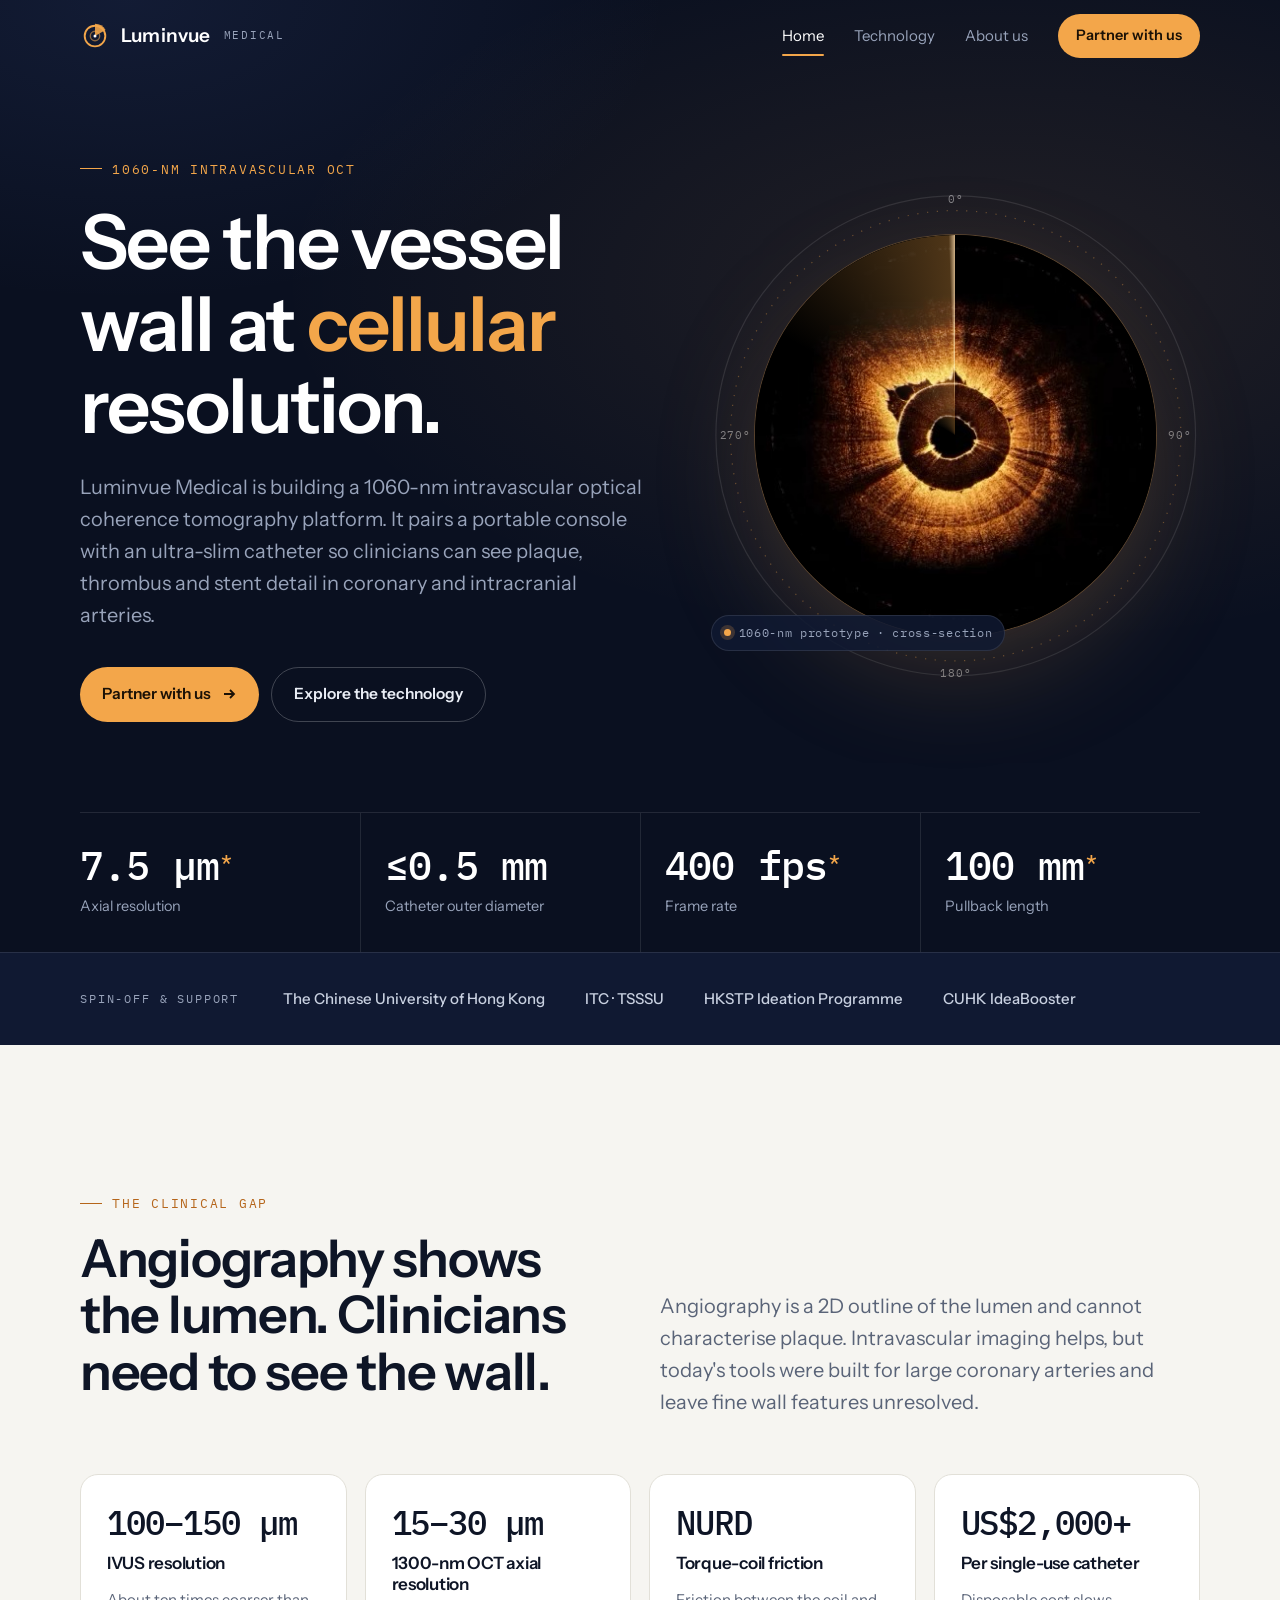
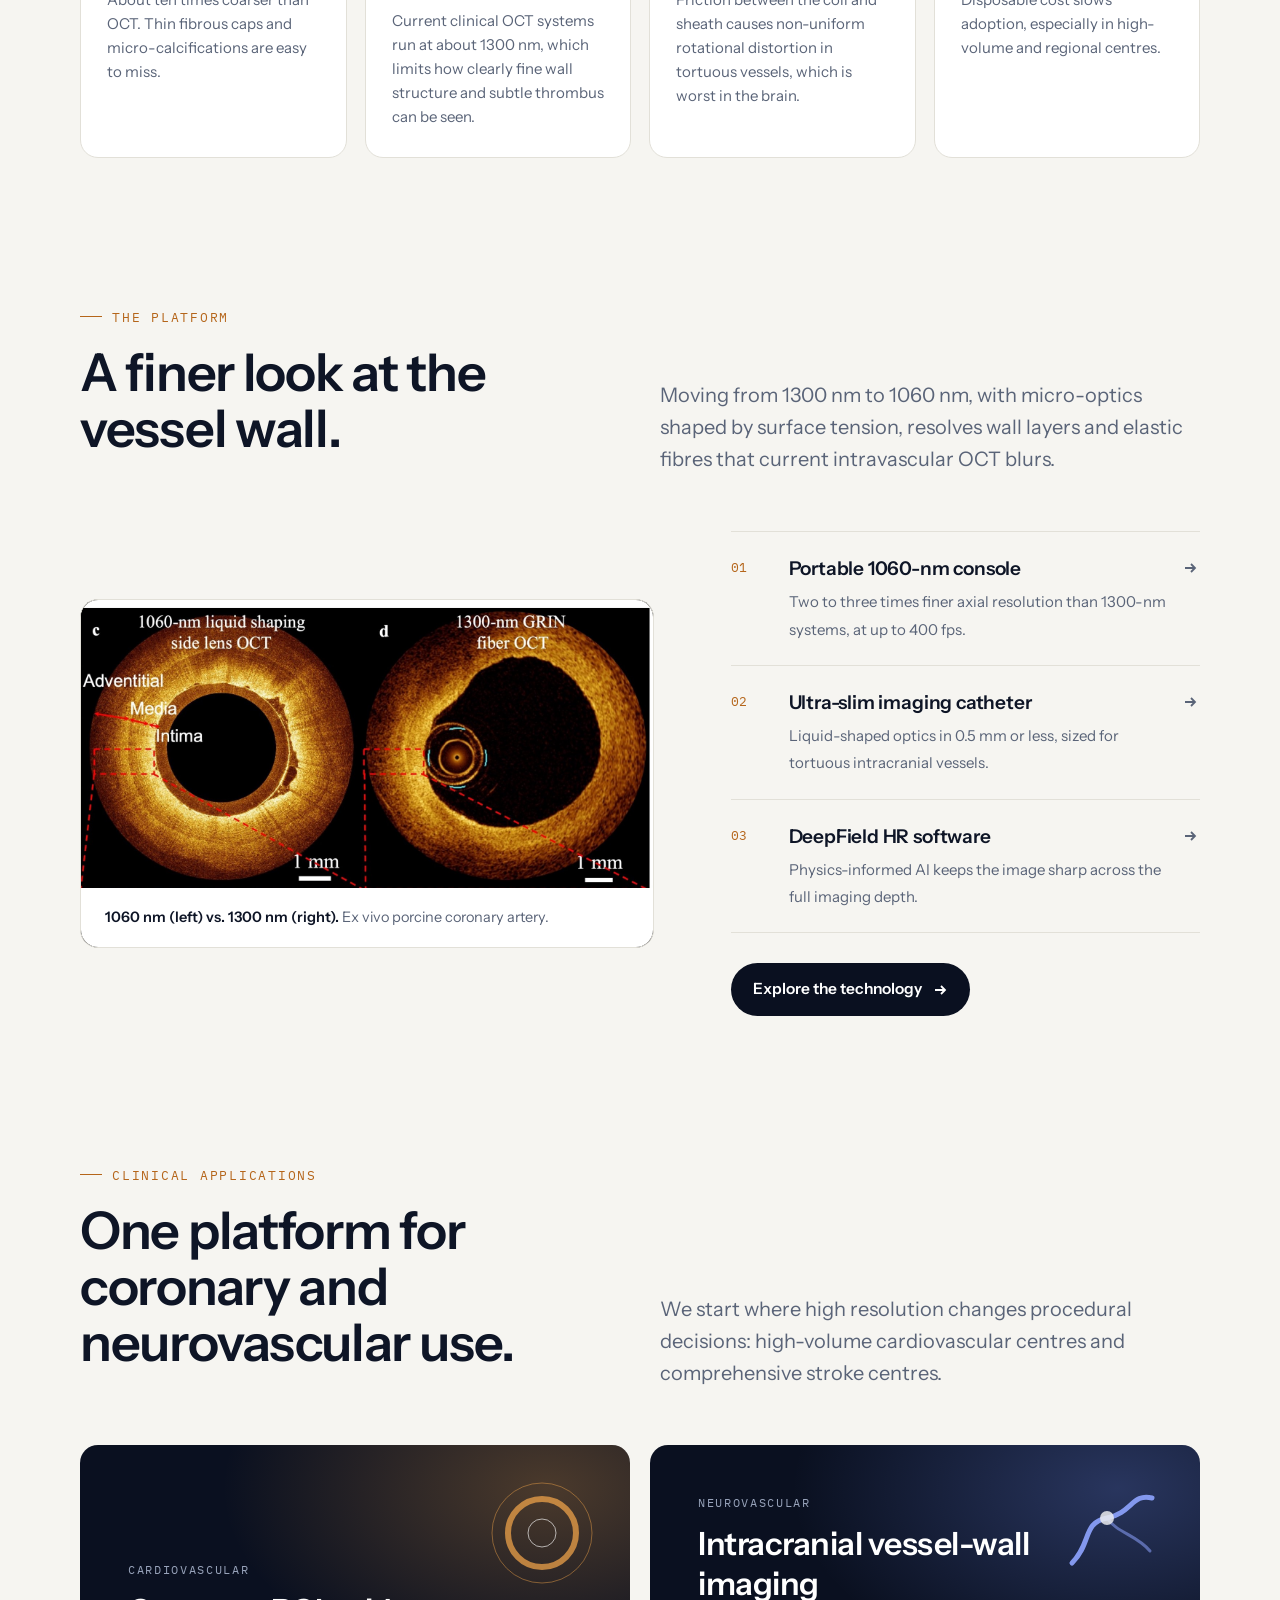
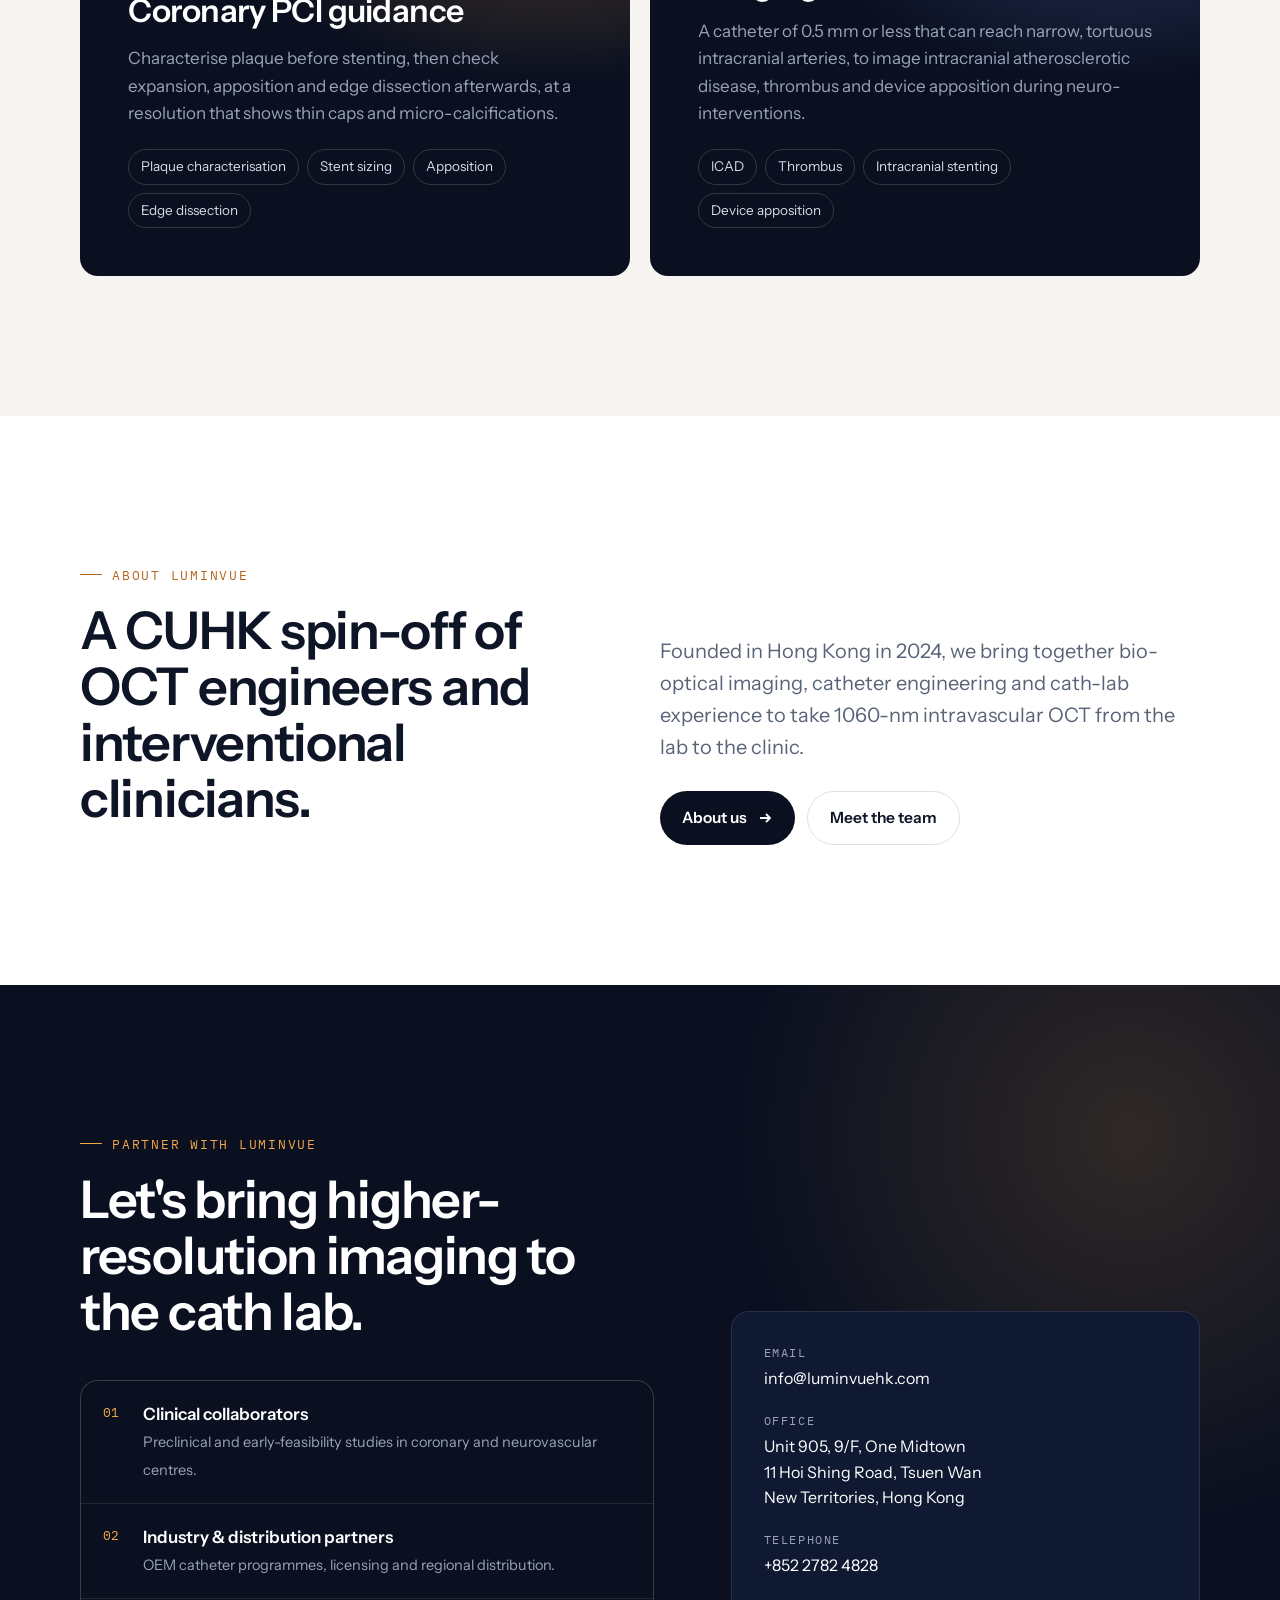
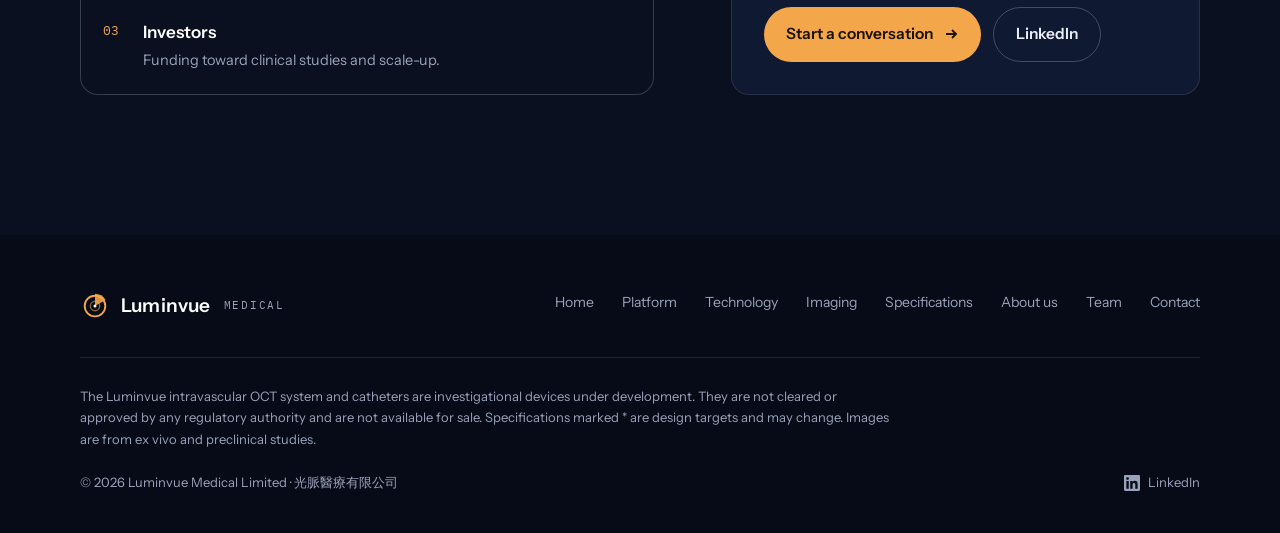
==== commit 7bd06afb: "Split site into Home, Technology and About us pages Move shared styles and script into assets/css/si" ====
--- a/index.html
+++ b/index.html
@@ -9,12 +9,14 @@
 <meta property="og:type" content="website">
 <meta property="og:title" content="Luminvue Medical | 1060-nm Intravascular OCT">
 <meta property="og:description" content="High-resolution intravascular imaging for the heart and the brain. A CUHK spin-off from Hong Kong.">
+<meta property="og:url" content="https://www.luminvuehk.com/">
 <meta property="og:image" content="https://www.luminvuehk.com/assets/img/oct-1060-vs-1300.jpg">
 <meta name="theme-color" content="#0A1020">
 <link rel="icon" href="assets/favicon.svg" type="image/svg+xml">
 <link rel="preconnect" href="https://fonts.googleapis.com">
 <link rel="preconnect" href="https://fonts.gstatic.com" crossorigin>
 <link href="https://fonts.googleapis.com/css2?family=Instrument+Sans:wght@400;500;600;700&family=IBM+Plex+Mono:wght@400;500&display=swap" rel="stylesheet">
+<link rel="stylesheet" href="assets/css/site.css">
 <script type="application/ld+json">
 {
   "@context": "https://schema.org",
@@ -32,288 +34,12 @@
   }
 }
 </script>
-<style>
-:root{
-  --ink:#0A1020; --ink-2:#101932; --ink-3:#18233F;
-  --paper:#F6F5F1; --white:#FFFFFF;
-  --text:#0E1526; --muted:#5A6478; --line:#E2E0D8;
-  --on-dark:#E9EDF5; --on-dark-muted:#98A3BA; --line-dark:rgba(255,255,255,.10);
-  --amber:#F3A64A; --amber-soft:rgba(243,166,74,.14); --amber-text:#B5651A;
-  --radius:18px; --radius-sm:12px;
-  --max:1200px; --gutter:clamp(16px,4vw,40px);
-  --sans:"Instrument Sans",system-ui,-apple-system,"Segoe UI",Roboto,sans-serif;
-  --mono:"IBM Plex Mono",ui-monospace,SFMono-Regular,Menlo,Consolas,monospace;
-}
-*{box-sizing:border-box;margin:0;padding:0}
-html{scroll-behavior:smooth;-webkit-text-size-adjust:100%}
-body{font-family:var(--sans);background:var(--paper);color:var(--text);font-size:17px;line-height:1.6;-webkit-font-smoothing:antialiased;overflow-x:hidden}
-img{max-width:100%;display:block}
-a{color:inherit;text-decoration:none}
-.wrap{max-width:var(--max);margin:0 auto;padding:0 var(--gutter)}
-.mono{font-family:var(--mono)}
-.eyebrow{font-family:var(--mono);font-size:12.5px;letter-spacing:.14em;text-transform:uppercase;color:var(--amber-text);display:inline-flex;align-items:center;gap:10px}
-.eyebrow::before{content:"";width:22px;height:1px;background:currentColor}
-.dark .eyebrow{color:var(--amber)}
-h1,h2,h3{font-weight:600;letter-spacing:-.025em;line-height:1.08}
-h2{font-size:clamp(32px,4.4vw,52px);margin:18px 0 18px;max-width:18ch}
-h3{font-size:22px;letter-spacing:-.015em;line-height:1.25}
-.lead{font-size:clamp(17px,1.6vw,20px);color:var(--muted);max-width:60ch}
-.dark{background:var(--ink);color:var(--on-dark)}
-.dark .lead{color:var(--on-dark-muted)}
-section{padding:clamp(80px,11vw,140px) 0}
-
-/* buttons */
-.btn{display:inline-flex;align-items:center;gap:10px;font-weight:600;font-size:15.5px;padding:14px 22px;border-radius:999px;transition:transform .2s ease,background .2s ease,border-color .2s ease;white-space:nowrap}
-.btn svg{width:16px;height:16px;transition:transform .2s ease}
-.btn:hover svg{transform:translateX(3px)}
-.btn-primary{background:var(--amber);color:#1B1106}
-.btn-primary:hover{background:#F7B868}
-.btn-ghost{border:1px solid rgba(255,255,255,.22);color:var(--on-dark)}
-.btn-ghost:hover{border-color:rgba(255,255,255,.5)}
-.btn-dark{background:var(--ink);color:#fff}
-.btn-dark:hover{background:var(--ink-3)}
-
-/* nav */
-.nav{position:fixed;inset:0 0 auto 0;z-index:50;transition:background .3s ease,border-color .3s ease;border-bottom:1px solid transparent}
-.nav.scrolled{background:rgba(10,16,32,.82);backdrop-filter:saturate(160%) blur(14px);-webkit-backdrop-filter:saturate(160%) blur(14px);border-color:var(--line-dark)}
-.nav .wrap{display:flex;align-items:center;justify-content:space-between;height:72px}
-.logo{display:flex;align-items:center;gap:11px;color:#fff;font-weight:600;font-size:19px;letter-spacing:.01em}
-.logo svg{width:30px;height:30px}
-.logo small{font-family:var(--mono);font-weight:400;font-size:11px;letter-spacing:.16em;color:var(--on-dark-muted);text-transform:uppercase;margin-left:2px}
-.nav-links{display:flex;align-items:center;gap:30px;font-size:15px;color:var(--on-dark-muted)}
-.nav-links a:not(.btn):hover{color:#fff}
-.nav-links .btn{padding:10px 18px;font-size:14.5px}
-.menu-btn{display:none;background:none;border:0;color:#fff;width:44px;height:44px;cursor:pointer}
-.menu-btn svg{width:24px;height:24px;margin:auto}
-
-/* hero */
-.hero{position:relative;padding:150px 0 0;overflow:hidden;background:radial-gradient(1200px 600px at 78% 30%,rgba(243,166,74,.10),transparent 60%),radial-gradient(900px 500px at 10% 0%,rgba(80,110,200,.12),transparent 60%),var(--ink)}
-.hero-grid{display:grid;grid-template-columns:1.08fr .92fr;gap:56px;align-items:center}
-.hero h1{font-size:clamp(40px,6.2vw,76px);margin:22px 0 24px;color:#fff;max-width:13ch}
-.hero h1 em{font-style:normal;color:var(--amber)}
-.hero .lead{max-width:54ch}
-.cta-row{display:flex;flex-wrap:wrap;gap:12px;margin-top:36px}
-.scope{position:relative;aspect-ratio:1;width:100%;max-width:520px;margin-left:auto}
-.scope .ring{position:absolute;inset:0}
-.scope .frame{position:absolute;inset:9%;border-radius:50%;overflow:hidden;background:#000;box-shadow:0 0 0 1px rgba(243,166,74,.25),0 40px 120px -20px rgba(243,166,74,.25)}
-.scope .frame img{width:100%;height:100%;object-fit:cover;transform:scale(1.18)}
-.scope .sweep{position:absolute;inset:0;border-radius:50%;background:conic-gradient(from 0deg,rgba(243,166,74,0) 0deg,rgba(243,166,74,0) 300deg,rgba(243,166,74,.32) 358deg,rgba(255,220,170,.85) 360deg);mix-blend-mode:screen;animation:spin 4.2s linear infinite}
-@keyframes spin{to{transform:rotate(360deg)}}
-.scope .tag{position:absolute;left:0;bottom:6%;font-family:var(--mono);font-size:11.5px;letter-spacing:.06em;color:var(--on-dark-muted);background:rgba(16,25,50,.85);border:1px solid var(--line-dark);padding:8px 12px;border-radius:999px;display:flex;align-items:center;gap:8px}
-.scope .tag i{width:7px;height:7px;border-radius:50%;background:var(--amber);box-shadow:0 0 0 4px rgba(243,166,74,.2);animation:pulse 1.8s ease-in-out infinite}
-@keyframes pulse{50%{box-shadow:0 0 0 7px rgba(243,166,74,0)}}
-.kpis{display:grid;grid-template-columns:repeat(4,1fr);margin-top:90px;border-top:1px solid var(--line-dark)}
-.kpi{padding:30px 24px 34px 0}
-.kpi + .kpi{padding-left:24px;border-left:1px solid var(--line-dark)}
-.kpi b{display:block;font-family:var(--mono);font-weight:500;font-size:clamp(28px,3.2vw,40px);color:#fff;letter-spacing:-.02em;line-height:1.1}
-.kpi b sup{font-size:.45em;color:var(--amber);margin-left:2px;vertical-align:super}
-.kpi span{display:block;margin-top:8px;font-size:14.5px;color:var(--on-dark-muted)}
-
-/* backers */
-.backers{padding:34px 0;background:var(--ink-2);border-top:1px solid var(--line-dark)}
-.backers .wrap{display:flex;flex-wrap:wrap;align-items:center;gap:14px 44px}
-.backers p{font-family:var(--mono);font-size:11.5px;letter-spacing:.16em;text-transform:uppercase;color:var(--on-dark-muted)}
-.backers ul{list-style:none;display:flex;flex-wrap:wrap;gap:12px 40px;color:#C9D1E1;font-weight:500;font-size:15px}
-
-/* problem */
-.problem-grid{display:grid;grid-template-columns:repeat(4,1fr);gap:18px;margin-top:56px}
-.stat{background:var(--white);border:1px solid var(--line);border-radius:var(--radius);padding:30px 26px 28px;display:flex;flex-direction:column;gap:14px}
-.stat b{font-family:var(--mono);font-weight:500;font-size:34px;letter-spacing:-.03em;line-height:1}
-.stat h3{font-size:17px}
-.stat p{font-size:15px;color:var(--muted)}
-.section-head{display:grid;grid-template-columns:1fr 1fr;gap:40px;align-items:end}
-.section-head .lead{justify-self:end}
-
-/* platform */
-.platform-grid{display:grid;grid-template-columns:repeat(3,1fr);gap:20px;margin-top:60px}
-.card{background:var(--white);border:1px solid var(--line);border-radius:var(--radius);overflow:hidden;display:flex;flex-direction:column}
-.card .media{aspect-ratio:4/3.1;background:#EDEBE5;overflow:hidden;position:relative}
-.card .media img{width:100%;height:100%;object-fit:cover;transition:transform .6s ease}
-.card:hover .media img{transform:scale(1.035)}
-.card .body{padding:26px 26px 30px;display:flex;flex-direction:column;gap:12px;flex:1}
-.card .num{font-family:var(--mono);font-size:12.5px;color:var(--amber-text);letter-spacing:.1em}
-.card p{font-size:15.5px;color:var(--muted)}
-.card ul{list-style:none;margin-top:6px;border-top:1px solid var(--line)}
-.card li{font-size:14.5px;padding:10px 0;border-bottom:1px solid var(--line);display:flex;justify-content:space-between;gap:12px}
-.card li span:last-child{font-family:var(--mono);color:var(--text);text-align:right}
-.card li span:first-child{color:var(--muted)}
-.media.soft{background:var(--ink)}
-.media .ui{position:absolute;inset:0;display:grid;place-items:center}
-.media .ui img{width:64%;height:auto;aspect-ratio:1;border-radius:50%;object-fit:cover}
-
-/* technology */
-.tech{background:var(--ink)}
-.tech-row{display:grid;grid-template-columns:1fr 1fr;gap:clamp(32px,6vw,90px);align-items:center;padding:70px 0;border-top:1px solid var(--line-dark)}
-.tech-row:first-of-type{margin-top:60px}
-.tech-row.flip .tech-visual{order:2}
-.tech-visual{border-radius:var(--radius);overflow:hidden;background:var(--ink-2);border:1px solid var(--line-dark);position:relative}
-.tech-visual img{width:100%;height:auto}
-.tech-visual figcaption{font-family:var(--mono);font-size:11.5px;color:var(--on-dark-muted);padding:12px 16px;border-top:1px solid var(--line-dark);letter-spacing:.03em}
-.tech-copy h3{font-size:clamp(26px,2.8vw,34px);color:#fff;margin:14px 0 16px}
-.tech-copy p{color:var(--on-dark-muted)}
-.facts{display:grid;grid-template-columns:repeat(2,1fr);gap:1px;background:var(--line-dark);border:1px solid var(--line-dark);border-radius:var(--radius-sm);overflow:hidden;margin-top:28px}
-.facts div{background:var(--ink);padding:18px 18px}
-.facts b{display:block;font-family:var(--mono);font-weight:500;color:#fff;font-size:20px}
-.facts span{font-size:13.5px;color:var(--on-dark-muted)}
-.beam{padding:28px 22px 14px}
-.beam svg{width:100%;height:auto}
-
-/* evidence */
-.figure{margin-top:56px;background:#000;border-radius:var(--radius);overflow:hidden;border:1px solid var(--line)}
-.figure img{width:100%}
-.figure figcaption{background:var(--white);padding:18px 24px;font-size:14.5px;color:var(--muted);display:flex;flex-wrap:wrap;gap:6px 24px;justify-content:space-between}
-.figure figcaption b{color:var(--text);font-weight:600}
-.evidence-grid{display:grid;grid-template-columns:1.55fr 1fr;gap:20px;margin-top:20px}
-.evidence-grid .figure{margin-top:0;display:flex;flex-direction:column}
-.evidence-grid .figure img{flex:1;object-fit:cover}
-.placeholder{flex:1;min-height:240px;display:grid;place-items:center;text-align:center;padding:32px;background:repeating-linear-gradient(135deg,#0F1830 0 14px,#0C1428 14px 28px);color:var(--on-dark-muted)}
-.placeholder .play{width:64px;height:64px;border-radius:50%;border:1px solid rgba(255,255,255,.25);display:grid;place-items:center;margin:0 auto 16px}
-.placeholder .play svg{width:22px;height:22px;margin-left:3px;fill:var(--amber)}
-.placeholder b{display:block;color:#fff;font-weight:600;margin-bottom:4px}
-.placeholder span{font-size:14px}
-
-/* specs */
-.specs{background:var(--white)}
-.spec-wrap{display:grid;grid-template-columns:.8fr 1.2fr;gap:clamp(32px,6vw,90px);align-items:start}
-.spec-wrap > div:first-child{position:sticky;top:110px}
-.spec-wrap .note{margin-top:28px;font-size:14px;color:var(--muted);padding:16px 18px;border-left:2px solid var(--amber);background:var(--paper);border-radius:0 var(--radius-sm) var(--radius-sm) 0}
-.table-scroll{overflow-x:auto;-webkit-overflow-scrolling:touch}
-table{width:100%;border-collapse:collapse;font-size:15px;min-width:520px}
-th,td{text-align:left;padding:15px 14px;border-bottom:1px solid var(--line);vertical-align:top}
-thead th{font-family:var(--mono);font-weight:500;font-size:11.5px;letter-spacing:.12em;text-transform:uppercase;color:var(--muted);border-bottom:1px solid var(--text)}
-tbody th{font-weight:500;color:var(--text);width:30%}
-td.lv{font-family:var(--mono);color:var(--text);font-weight:500;background:linear-gradient(var(--amber-soft),var(--amber-soft))}
-td.ref{font-family:var(--mono);color:var(--muted)}
-tr.group th{font-family:var(--mono);font-size:12px;letter-spacing:.12em;text-transform:uppercase;color:var(--amber-text);padding-top:30px;border-bottom:1px solid var(--line)}
-
-/* applications */
-.apps{display:grid;grid-template-columns:1fr 1fr;gap:20px;margin-top:56px}
-.app{border-radius:var(--radius);padding:clamp(28px,4vw,48px);position:relative;overflow:hidden;min-height:360px;display:flex;flex-direction:column;justify-content:flex-end;color:#fff;background:var(--ink)}
-.app::before{content:"";position:absolute;inset:0;background:radial-gradient(500px 300px at 85% 10%,rgba(243,166,74,.28),transparent 65%)}
-.app.neuro::before{background:radial-gradient(500px 300px at 85% 10%,rgba(120,150,255,.28),transparent 65%)}
-.app > *{position:relative}
-.app .tagline{font-family:var(--mono);font-size:12px;letter-spacing:.14em;text-transform:uppercase;color:var(--on-dark-muted)}
-.app h3{font-size:clamp(26px,2.6vw,32px);margin:12px 0 14px}
-.app p{color:var(--on-dark-muted);max-width:46ch}
-.app ul{list-style:none;display:flex;flex-wrap:wrap;gap:8px;margin-top:22px}
-.app li{font-size:13.5px;border:1px solid rgba(255,255,255,.16);border-radius:999px;padding:6px 12px;color:#D5DCEA}
-.app svg.glyph{position:absolute;top:28px;right:28px;width:120px;height:120px;opacity:.9}
-
-/* roadmap */
-.timeline{list-style:none;display:grid;grid-template-columns:repeat(5,1fr);margin-top:60px;border-top:1px solid var(--line);position:relative}
-.timeline li{padding:28px 22px 0 0;position:relative}
-.timeline li::before{content:"";position:absolute;top:-6px;left:0;width:11px;height:11px;border-radius:50%;background:var(--paper);border:2px solid var(--text)}
-.timeline li.done::before{background:var(--text)}
-.timeline li.now::before{background:var(--amber);border-color:var(--amber);box-shadow:0 0 0 5px var(--amber-soft)}
-.timeline .yr{font-family:var(--mono);font-size:13px;color:var(--amber-text);letter-spacing:.06em}
-.timeline h3{font-size:18px;margin:8px 0 8px}
-.timeline p{font-size:14.5px;color:var(--muted)}
-
-/* IP */
-.ip{background:var(--ink-2)}
-.ip-list{list-style:none;display:grid;grid-template-columns:repeat(2,1fr);gap:1px;background:var(--line-dark);border:1px solid var(--line-dark);border-radius:var(--radius);overflow:hidden;margin-top:56px}
-.ip-list li{background:var(--ink-2);padding:30px 30px 32px;display:flex;flex-direction:column;gap:10px}
-.ip-list .k{font-family:var(--mono);font-size:12px;color:var(--amber);letter-spacing:.1em;text-transform:uppercase}
-.ip-list h3{font-size:20px;color:#fff}
-.ip-list p{font-size:14.5px;color:var(--on-dark-muted)}
-
-/* team */
-.team-grid{display:grid;grid-template-columns:repeat(4,1fr);gap:20px;margin-top:56px}
-.person{background:var(--white);border:1px solid var(--line);border-radius:var(--radius);padding:26px}
-.person.lead-p{grid-column:span 2;display:grid;grid-template-columns:auto 1fr;gap:22px;align-items:start}
-.avatar{width:58px;height:58px;border-radius:50%;background:var(--ink);color:var(--amber);display:grid;place-items:center;font-family:var(--mono);font-weight:500;font-size:17px;margin-bottom:18px}
-.person.lead-p .avatar{width:72px;height:72px;font-size:20px;margin:0}
-.person h3{font-size:19px}
-.person .role{font-family:var(--mono);font-size:12px;letter-spacing:.06em;color:var(--amber-text);margin:6px 0 12px;text-transform:uppercase}
-.person p{font-size:14.5px;color:var(--muted)}
-
-/* contact */
-.contact{background:var(--ink);position:relative;overflow:hidden}
-.contact::before{content:"";position:absolute;width:900px;height:900px;right:-300px;top:-300px;border-radius:50%;background:radial-gradient(circle,rgba(243,166,74,.16),transparent 62%)}
-.contact .wrap{position:relative}
-.contact h2{color:#fff;max-width:16ch}
-.contact-grid{display:grid;grid-template-columns:1.1fr .9fr;gap:clamp(32px,6vw,90px);align-items:end}
-.audience{list-style:none;display:grid;gap:1px;background:var(--line-dark);border:1px solid var(--line-dark);border-radius:var(--radius);overflow:hidden;margin-top:40px}
-.audience li{background:var(--ink);padding:20px 22px;display:grid;grid-template-columns:28px 1fr;gap:12px}
-.audience b{color:#fff;font-weight:600;display:block}
-.audience span{color:var(--on-dark-muted);font-size:14.5px}
-.audience .ix{font-family:var(--mono);color:var(--amber);font-size:13px;padding-top:2px}
-.contact-card{background:var(--ink-2);border:1px solid var(--line-dark);border-radius:var(--radius);padding:32px}
-.contact-card dl{display:grid;gap:20px;margin-bottom:28px}
-.contact-card dt{font-family:var(--mono);font-size:11.5px;letter-spacing:.14em;text-transform:uppercase;color:var(--on-dark-muted);margin-bottom:4px}
-.contact-card dd{color:#fff;font-size:16px}
-.contact-card dd a:hover{color:var(--amber)}
-.contact-card .cta-row{margin-top:0}
-
-/* footer */
-footer{background:#070B17;color:var(--on-dark-muted);padding:56px 0 40px;font-size:14px}
-.foot-top{display:flex;flex-wrap:wrap;justify-content:space-between;gap:30px;padding-bottom:36px;border-bottom:1px solid var(--line-dark)}
-.foot-links{display:flex;flex-wrap:wrap;gap:12px 28px}
-.foot-links a:hover{color:#fff}
-.disclaimer{margin-top:28px;font-size:13px;line-height:1.65;max-width:90ch}
-.foot-bottom{display:flex;flex-wrap:wrap;justify-content:space-between;gap:12px;margin-top:22px;font-size:13px}
-.social{display:inline-flex;align-items:center;gap:8px}
-.social svg{width:16px;height:16px;fill:currentColor}
-
-/* reveal */
-.reveal{opacity:0;transform:translateY(22px);transition:opacity .8s ease,transform .8s cubic-bezier(.2,.7,.2,1)}
-.reveal.in{opacity:1;transform:none}
-@media (prefers-reduced-motion:reduce){
-  .reveal{opacity:1;transform:none;transition:none}
-  .scope .sweep,.scope .tag i{animation:none}
-  html{scroll-behavior:auto}
-}
-
-/* responsive */
-@media (max-width:1040px){
-  .problem-grid{grid-template-columns:repeat(2,1fr)}
-  .team-grid{grid-template-columns:repeat(2,1fr)}
-  .timeline li{padding-right:16px}
-}
-@media (max-width:900px){
-  .nav-links{position:fixed;inset:72px 0 auto 0;flex-direction:column;align-items:stretch;gap:0;background:rgba(10,16,32,.97);backdrop-filter:blur(14px);-webkit-backdrop-filter:blur(14px);padding:8px var(--gutter) 24px;border-bottom:1px solid var(--line-dark);display:none}
-  .nav-links.open{display:flex}
-  .nav-links a:not(.btn){padding:15px 0;border-bottom:1px solid var(--line-dark);color:#fff}
-  .nav-links .btn{margin-top:18px;justify-content:center}
-  .menu-btn{display:grid}
-  .nav.menu-open{background:rgba(10,16,32,.97)}
-  .hero{padding-top:118px}
-  .hero-grid,.section-head,.tech-row,.spec-wrap,.contact-grid,.apps,.evidence-grid{grid-template-columns:1fr}
-  .section-head .lead{justify-self:start}
-  .scope{max-width:400px;margin:0 auto}
-  .tech-row.flip .tech-visual{order:0}
-  .kpis{grid-template-columns:repeat(2,1fr);margin-top:60px}
-  .kpi:nth-child(3){padding-left:0;border-left:0}
-  .kpi:nth-child(n+3){border-top:1px solid var(--line-dark)}
-  .platform-grid{grid-template-columns:1fr}
-  .ip-list{grid-template-columns:1fr}
-  .spec-wrap > div:first-child{position:static}
-  .timeline{grid-template-columns:1fr;border-top:0;border-left:1px solid var(--line);margin-left:6px}
-  .timeline li{padding:0 0 30px 28px}
-  .timeline li::before{top:4px;left:-6px}
-}
-@media (max-width:600px){
-  body{font-size:16px}
-  .problem-grid,.team-grid{grid-template-columns:1fr}
-  .person.lead-p{grid-column:auto;grid-template-columns:1fr}
-  .person.lead-p .avatar{margin-bottom:4px}
-  .kpi{padding:22px 12px 24px 0}
-  .kpi + .kpi{padding-left:14px}
-  .kpi:nth-child(3){padding-left:0}
-  .facts{grid-template-columns:1fr}
-  .app svg.glyph{width:84px;height:84px;top:20px;right:20px}
-  .logo small{display:none}
-  table{min-width:0;font-size:13.5px}
-  th,td{padding:12px 8px}
-  tbody th{width:34%}
-}
-</style>
 </head>
 <body>
 
 <header class="nav" id="nav">
   <div class="wrap">
-    <a href="#top" class="logo" aria-label="Luminvue Medical home">
+    <a href="./" class="logo" aria-label="Luminvue Medical home">
       <svg viewBox="0 0 64 64" aria-hidden="true"><circle cx="32" cy="32" r="22" fill="none" stroke="#F3A64A" stroke-width="4"/><circle cx="32" cy="32" r="10" fill="none" stroke="#F3A64A" stroke-opacity=".55" stroke-width="3"/><path d="M32 32 L32 6 A26 26 0 0 1 54.5 19 Z" fill="#F3A64A" fill-opacity=".9"/><circle cx="32" cy="32" r="3.2" fill="#fff"/></svg>
       Luminvue <small>Medical</small>
     </a>
@@ -321,11 +47,9 @@
       <svg viewBox="0 0 24 24" fill="none" stroke="currentColor" stroke-width="1.8" stroke-linecap="round"><path d="M4 7h16M4 12h16M4 17h16"/></svg>
     </button>
     <nav class="nav-links" id="navLinks" aria-label="Main">
-      <a href="#platform">Platform</a>
-      <a href="#technology">Technology</a>
-      <a href="#evidence">Imaging</a>
-      <a href="#specs">Specifications</a>
-      <a href="#team">Team</a>
+      <a href="./" aria-current="page">Home</a>
+      <a href="technology.html">Technology</a>
+      <a href="about.html">About us</a>
       <a href="#contact" class="btn btn-primary">Partner with us</a>
     </nav>
   </div>
@@ -344,7 +68,7 @@
         <div class="cta-row">
           <a href="#contact" class="btn btn-primary">Partner with us
             <svg viewBox="0 0 16 16" fill="none" stroke="currentColor" stroke-width="1.8"><path d="M3 8h10M9 4l4 4-4 4"/></svg></a>
-          <a href="#platform" class="btn btn-ghost">Explore the platform</a>
+          <a href="technology.html" class="btn btn-ghost">Explore the technology</a>
         </div>
       </div>
       <div class="scope" aria-hidden="true">
@@ -402,224 +126,37 @@
   </div>
 </section>
 
-<!-- PLATFORM -->
+<!-- PLATFORM AT A GLANCE -->
 <section id="platform" style="padding-top:0">
   <div class="wrap">
     <div class="section-head reveal">
       <div>
         <span class="eyebrow">The platform</span>
-        <h2>Three parts, designed together.</h2>
-      </div>
-      <p class="lead">One console serves both coronary and neurovascular catheters. Software turns raw data into depth-uniform, measurement-ready images at the point of care.</p>
-    </div>
-    <div class="platform-grid">
-      <article class="card reveal">
-        <div class="media"><img src="assets/img/console-prototype.jpg" alt="Luminvue portable 1060-nm OCT console prototype on a mobile cart" loading="lazy" style="object-position:50% 30%"></div>
-        <div class="body">
-          <span class="num">01 · CONSOLE</span>
-          <h3>Portable 1060-nm console</h3>
-          <p>A swept-source imaging engine at 1060 nm gives two to three times finer axial resolution than 1300-nm systems.</p>
-          <ul>
-            <li><span>Frame rate</span><span>up to 400 fps</span></li>
-            <li><span>Scan range</span><span>22 mm</span></li>
-          </ul>
+        <h2>A finer look at the vessel wall.</h2>
+      </div>
+      <p class="lead">Moving from 1300 nm to 1060 nm, with micro-optics shaped by surface tension, resolves wall layers and elastic fibres that current intravascular OCT blurs.</p>
+    </div>
+    <div class="glance">
+      <figure class="figure reveal">
+        <img src="assets/img/oct-1060-vs-1300.jpg" alt="Side-by-side OCT cross-sections of a porcine coronary artery: 1060-nm Luminvue side-lens OCT on the left, 1300-nm GRIN-fibre OCT on the right" loading="lazy">
+        <figcaption><span><b>1060 nm (left) vs. 1300 nm (right).</b> Ex vivo porcine coronary artery.</span></figcaption>
+      </figure>
+      <div class="reveal">
+        <ul class="parts">
+          <li><a href="technology.html#platform"><span class="n">01</span><span><b>Portable 1060-nm console</b><span class="d">Two to three times finer axial resolution than 1300-nm systems, at up to 400 fps.</span></span><svg viewBox="0 0 16 16" fill="none" stroke="currentColor" stroke-width="1.8"><path d="M3 8h10M9 4l4 4-4 4"/></svg></a></li>
+          <li><a href="technology.html#platform"><span class="n">02</span><span><b>Ultra-slim imaging catheter</b><span class="d">Liquid-shaped optics in 0.5 mm or less, sized for tortuous intracranial vessels.</span></span><svg viewBox="0 0 16 16" fill="none" stroke="currentColor" stroke-width="1.8"><path d="M3 8h10M9 4l4 4-4 4"/></svg></a></li>
+          <li><a href="technology.html#core-technology"><span class="n">03</span><span><b>DeepField HR software</b><span class="d">Physics-informed AI keeps the image sharp across the full imaging depth.</span></span><svg viewBox="0 0 16 16" fill="none" stroke="currentColor" stroke-width="1.8"><path d="M3 8h10M9 4l4 4-4 4"/></svg></a></li>
+        </ul>
+        <div class="cta-row">
+          <a href="technology.html" class="btn btn-dark">Explore the technology <svg viewBox="0 0 16 16" fill="none" stroke="currentColor" stroke-width="1.8"><path d="M3 8h10M9 4l4 4-4 4"/></svg></a>
         </div>
-      </article>
-      <article class="card reveal">
-        <div class="media"><img src="assets/img/catheter-prototype.jpg" alt="Liquid-shaped OCT catheter prototype with connector, injection port and imaging window" loading="lazy"></div>
-        <div class="body">
-          <span class="num">02 · CATHETER</span>
-          <h3>Ultra-slim imaging catheter</h3>
-          <p>Liquid-shaped micro-optics in a catheter of 0.5 mm OD or less, sized for tortuous intracranial vessels. A coronary-optimised variant is also planned.</p>
-          <ul>
-            <li><span>Outer diameter</span><span>≤0.5 mm</span></li>
-            <li><span>Working length</span><span>1800 mm</span></li>
-          </ul>
-        </div>
-      </article>
-      <article class="card reveal">
-        <div class="media soft"><div class="ui">
-          <img src="assets/img/oct-frame.jpg" alt="" loading="lazy">
-          <svg viewBox="0 0 300 232" style="position:absolute;inset:0;width:100%;height:100%" aria-hidden="true">
-            <line x1="110" y1="100" x2="186" y2="128" stroke="#F3A64A" stroke-width="1.2"/>
-            <circle cx="110" cy="100" r="3" fill="#F3A64A"/><circle cx="186" cy="128" r="3" fill="#F3A64A"/>
-            <rect x="192" y="20" width="92" height="44" rx="6" fill="rgba(10,16,32,.85)" stroke="rgba(255,255,255,.15)"/>
-            <text x="202" y="37" fill="#98A3BA" font-family="IBM Plex Mono,monospace" font-size="8.5">LUMEN Ø</text>
-            <text x="202" y="54" fill="#fff" font-family="IBM Plex Mono,monospace" font-size="12">2.41 mm</text>
-            <rect x="16" y="168" width="96" height="44" rx="6" fill="rgba(10,16,32,.85)" stroke="rgba(255,255,255,.15)"/>
-            <text x="26" y="185" fill="#98A3BA" font-family="IBM Plex Mono,monospace" font-size="8.5">AREA</text>
-            <text x="26" y="202" fill="#fff" font-family="IBM Plex Mono,monospace" font-size="12">4.56 mm²</text>
-            <text x="16" y="22" fill="#98A3BA" fill-opacity=".7" font-family="IBM Plex Mono,monospace" font-size="7.5" letter-spacing=".1em">ILLUSTRATIVE UI</text>
-          </svg>
-        </div></div>
-        <div class="body">
-          <span class="num">03 · SOFTWARE</span>
-          <h3>DeepField HR &amp; analysis suite</h3>
-          <p>Physics-informed machine intelligence sharpens images across the full imaging depth in near real time, and an analysis suite handles measurement and reporting.</p>
-          <ul>
-            <li><span>Enhancement</span><span>DAO · ISAM · AI</span></li>
-            <li><span>Analysis</span><span>Lumen · 3D · DSA</span></li>
-          </ul>
-        </div>
-      </article>
-    </div>
-  </div>
-</section>
-
-<!-- TECHNOLOGY -->
-<section id="technology" class="tech dark">
-  <div class="wrap">
-    <div class="section-head reveal">
-      <div>
-        <span class="eyebrow">Core technology</span>
-        <h2 style="color:#fff">Three inventions behind the platform.</h2>
-      </div>
-      <p class="lead">Each one addresses a known limit of current catheters: how the optics are made, the trade-off between depth and resolution, and rotational distortion.</p>
-    </div>
-
-    <div class="tech-row reveal">
-      <figure class="tech-visual">
-        <img src="assets/img/probe-tip.jpg" alt="Liquid-shaped side-lens formed on the tip of an optical fibre probe" loading="lazy">
-        <figcaption>Liquid-shaped side-lens on a fibre-optic probe tip</figcaption>
-      </figure>
-      <div class="tech-copy">
-        <span class="eyebrow">01 · Liquid-shaping optics</span>
-        <h3>Freeform micro-lenses made by surface tension, not polishing.</h3>
-        <p>Curable optical droplets settle into a defined shape on wettability-patterned substrates. This gives monolithic freeform lenses with designed aberration control and no angle-polishing or critical alignment. A side-lens version forms the lens directly on the fibre for ultra-slim side-view probes.</p>
-        <div class="facts">
-          <div><b>&lt;1 nm</b><span>RMS surface roughness</span></div>
-          <div><b>≈1 hour</b><span>Lens forming, assembly and QC</span></div>
-          <div><b>0 steps</b><span>Polishing or critical alignment</span></div>
-          <div><b>0.4 mm</b><span>Smallest OD demonstrated</span></div>
-        </div>
-      </div>
-    </div>
-
-    <div class="tech-row flip reveal">
-      <figure class="tech-visual">
-        <div class="beam">
-          <svg viewBox="0 0 520 250" role="img" aria-label="Diagram comparing a conventional Gaussian beam, which stays tight over a short depth, with the DeepField HR beam, which stays tight over the full imaging depth">
-            <g font-family="IBM Plex Mono,monospace" font-size="10.5" fill="#98A3BA" letter-spacing=".06em">
-              <text x="0" y="22">CONVENTIONAL GAUSSIAN BEAM</text>
-              <text x="0" y="148">DEEPFIELD HR</text>
-              <text x="470" y="244" text-anchor="end">DEPTH →</text>
-            </g>
-            <rect x="0" y="34" width="12" height="64" rx="2" fill="#2A3656"/>
-            <path d="M12 34 C 120 34, 150 62, 190 63 C 230 64, 260 34, 470 22 L 470 110 C 260 98, 230 69, 190 69 C 150 70, 120 98, 12 98 Z" fill="rgba(152,163,186,.22)" stroke="rgba(152,163,186,.55)"/>
-            <rect x="160" y="40" width="60" height="52" fill="none" stroke="#98A3BA" stroke-dasharray="3 3"/>
-            <text x="190" y="120" text-anchor="middle" font-family="IBM Plex Mono,monospace" font-size="10" fill="#98A3BA">sharp only here</text>
-            <rect x="0" y="160" width="12" height="64" rx="2" fill="#2A3656"/>
-            <path d="M12 160 C 50 160, 70 188, 100 189 L 470 189 L 470 195 L 100 195 C 70 196, 50 224, 12 224 Z" fill="rgba(243,166,74,.30)" stroke="#F3A64A"/>
-            <line x1="100" y1="192" x2="470" y2="192" stroke="#FFD9A8" stroke-width="1.4"/>
-            <rect x="96" y="176" width="378" height="32" fill="none" stroke="#F3A64A" stroke-dasharray="3 3"/>
-            <text x="285" y="244" text-anchor="middle" font-family="IBM Plex Mono,monospace" font-size="10" fill="#F3A64A">≤10 µm lateral across ~0.5–22 mm</text>
-          </svg>
-        </div>
-        <figcaption>Schematic · extended depth of focus with near-uniform lateral resolution</figcaption>
-      </figure>
-      <div class="tech-copy">
-        <span class="eyebrow">02 · DeepField HR</span>
-        <h3>High resolution across the full depth, not just at the focus.</h3>
-        <p>A hybrid diffractive and freeform-reflective micro-lens forms a needle-like, multi-focal beam. A physics-informed neural network then applies digital dispersion compensation, digital adaptive optics, ISAM reconstruction and self-supervised denoising. Together they keep lateral resolution close to the diffraction limit across the whole lumen.</p>
-        <div class="facts">
-          <div><b>≤10 µm</b><span>Full-field lateral resolution (target)</span></div>
-          <div><b>10–100×</b><span>Depth of field vs. GRIN or ball lens</span></div>
-        </div>
-      </div>
-    </div>
-
-    <div class="tech-row reveal">
-      <figure class="tech-visual">
-        <img src="assets/img/coil-vs-coilfree.jpg" alt="Comparison of OCT images acquired with a torque coil, showing NURD artefacts, and with the coil-less design" loading="lazy">
-        <figcaption>With coil (NURD visible) vs. coil-free rotation</figcaption>
-      </figure>
-      <div class="tech-copy">
-        <span class="eyebrow">03 · Torque-coil-free drive</span>
-        <h3>Removing the main cause of rotational distortion.</h3>
-        <p>The metal torque coil, and the friction it causes, is replaced with low-friction functional coatings and fluid-assisted torque transmission. Lower internal drag gives smoother, faster rotation and a more flexible probe that can reach small, tortuous vessels.</p>
-        <div class="facts">
-          <div><b>~400 rps</b><span>Stable rotation (design goal)</span></div>
-          <div><b>No coil</b><span>Simpler, lower-cost assembly</span></div>
-        </div>
-      </div>
-    </div>
-  </div>
-</section>
-
-<!-- EVIDENCE -->
-<section id="evidence">
-  <div class="wrap">
-    <div class="section-head reveal">
-      <div>
-        <span class="eyebrow">Imaging evidence</span>
-        <h2>Visible differences in the vessel wall.</h2>
-      </div>
-      <p class="lead">Ex vivo porcine coronary artery, imaged with our 1060-nm liquid-shaped side-lens catheter and with a commercial-type 1300-nm GRIN-fibre probe.</p>
-    </div>
-    <figure class="figure reveal">
-      <img src="assets/img/oct-1060-vs-1300.jpg" alt="Side-by-side OCT cross-sections of a porcine coronary artery: 1060-nm liquid-shaping side-lens OCT showing distinct intima, media and adventitia, and 1300-nm GRIN fibre OCT with less layer detail" loading="lazy">
-      <img src="assets/img/oct-1060-vs-1300-zoom.jpg" alt="5x magnified regions: elastic fibres resolved in the 1060-nm image and not in the 1300-nm image" loading="lazy">
-      <figcaption><span><b>Left:</b> 1060-nm Luminvue side-lens OCT shows the intima, media and adventitia, and individual elastic fibres at 5×. <b>Right:</b> 1300-nm GRIN-fibre OCT.</span><span class="mono">Scale bar 1 mm · ex vivo</span></figcaption>
-    </figure>
-    <div class="evidence-grid">
-      <figure class="figure reveal">
-        <img src="assets/img/mouse-aorta.jpg" alt="3D OCT reconstruction of a mouse descending thoracic aorta, a cross-section and matching H&amp;E histology" loading="lazy">
-        <figcaption><span><b>Microstructure matched to histology.</b> Mouse descending thoracic aorta (~0.6 mm OD): 3D reconstruction, cross-section and H&amp;E.</span></figcaption>
-      </figure>
-      <figure class="figure reveal">
-        <!-- EDIT: replace this placeholder with the imaging demonstration clip, e.g.
-             <video src="assets/video/pullback-demo.mp4" poster="assets/img/pullback-poster.jpg" autoplay muted loop playsinline style="width:100%;height:100%;object-fit:cover"></video> -->
-        <div class="placeholder">
-          <div>
-            <div class="play"><svg viewBox="0 0 24 24"><path d="M6 4l14 8-14 8z"/></svg></div>
-            <b>In vivo pullback demonstration</b>
-            <span>Large-animal imaging clip coming soon</span>
-          </div>
-        </div>
-        <figcaption><span><b>In vivo porcine studies, 2025.</b> Feasibility imaging with the portable console.</span></figcaption>
-      </figure>
-    </div>
-  </div>
-</section>
-
-<!-- SPECS -->
-<section id="specs" class="specs">
-  <div class="wrap spec-wrap">
-    <div class="reveal">
-      <span class="eyebrow">Specifications</span>
-      <h2>Designed to resolve what 1300 nm cannot.</h2>
-      <p class="lead">Key design specifications of the Luminvue platform compared with typical commercial 1300-nm intravascular OCT.</p>
-      <p class="note"><b>*</b> Design targets. Bench characterisation of the current prototype is in progress. Phantom tests to date show axial resolution below 10 µm.</p>
-      <div class="cta-row">
-        <!-- EDIT: link to the datasheet PDF once it is ready, e.g. href="assets/Luminvue_Datasheet.pdf" download -->
-        <a href="mailto:info@luminvuehk.com?subject=Datasheet%20request" class="btn btn-dark">Request the datasheet
-          <svg viewBox="0 0 16 16" fill="none" stroke="currentColor" stroke-width="1.8"><path d="M3 8h10M9 4l4 4-4 4"/></svg></a>
-      </div>
-    </div>
-    <div class="table-scroll reveal">
-      <table>
-        <thead><tr><th scope="col">Parameter</th><th scope="col">Luminvue</th><th scope="col">Typical 1300-nm IV-OCT</th></tr></thead>
-        <tbody>
-          <tr class="group"><th colspan="3">Console</th></tr>
-          <tr><th scope="row">Centre wavelength</th><td class="lv">1060 nm</td><td class="ref">~1300 nm</td></tr>
-          <tr><th scope="row">Axial resolution</th><td class="lv">7.5 µm*</td><td class="ref">10–20 µm</td></tr>
-          <tr><th scope="row">Lateral resolution</th><td class="lv">≤10 µm, full depth*</td><td class="ref">20–40 µm</td></tr>
-          <tr><th scope="row">Frame rate</th><td class="lv">up to 400 fps*</td><td class="ref">~200 fps</td></tr>
-          <tr><th scope="row">Pullback length / speed</th><td class="lv">100 mm · 100 mm/s*</td><td class="ref">—</td></tr>
-          <tr><th scope="row">Scan range</th><td class="lv">22 mm*</td><td class="ref">—</td></tr>
-          <tr class="group"><th colspan="3">Catheter</th></tr>
-          <tr><th scope="row">Outer diameter</th><td class="lv">≤0.5 mm</td><td class="ref">~0.6–0.9 mm</td></tr>
-          <tr><th scope="row">Working length</th><td class="lv">1800 mm</td><td class="ref">—</td></tr>
-          <tr><th scope="row">Optics</th><td class="lv">Liquid-shaped freeform lens</td><td class="ref">GRIN or ball lens</td></tr>
-          <tr><th scope="row">Drive</th><td class="lv">Torque-coil-free (in development)</td><td class="ref">Torque coil</td></tr>
-        </tbody>
-      </table>
+      </div>
     </div>
   </div>
 </section>
 
 <!-- APPLICATIONS -->
-<section id="applications">
+<section id="applications" style="padding-top:0">
   <div class="wrap">
     <div class="section-head reveal">
       <div>
@@ -647,77 +184,21 @@
   </div>
 </section>
 
-<!-- ROADMAP -->
-<section id="roadmap" style="padding-top:0">
-  <div class="wrap">
-    <div class="section-head reveal">
-      <div>
-        <span class="eyebrow">Roadmap</span>
-        <h2>From prototype to first-in-human.</h2>
-      </div>
-      <p class="lead">Development is planned verification-first, with quality-system groundwork and biocompatibility testing ahead of clinical studies.</p>
-    </div>
-    <ol class="timeline reveal">
-      <li class="done"><span class="yr">2024</span><h3>Company founded</h3><p>Luminvue Medical Limited incorporated in Hong Kong as a CUHK spin-off.</p></li>
-      <li class="done"><span class="yr">2025</span><h3>Prototype &amp; animal imaging</h3><p>Portable 1060-nm console and liquid-shaped catheters built. Ex vivo and in vivo porcine imaging completed.</p></li>
-      <li class="now"><span class="yr">2026</span><h3>Characterisation &amp; quality</h3><p>Bench characterisation, ISO 13485 / IEC 60601 gap assessment and ISO 10993 biocompatibility testing.</p></li>
-      <li><span class="yr">2027</span><h3>Partners &amp; design v2</h3><p>International exhibition debut, clinical site engagement and next-generation console and catheter.</p></li>
-      <li><span class="yr">2028+</span><h3>Clinical studies</h3><p>Early feasibility studies at partner centres, followed by registration in China and other markets.</p></li>
-    </ol>
-  </div>
-</section>
-
-<!-- IP -->
-<section id="ip" class="ip dark">
-  <div class="wrap">
-    <div class="section-head reveal">
-      <div>
-        <span class="eyebrow">Intellectual property</span>
-        <h2 style="color:#fff">Patents filed in the US and China.</h2>
-      </div>
-      <p class="lead">Our patent filings cover the main parts of the platform: fabrication, optics, catheter drive and imaging.</p>
-    </div>
-    <ul class="ip-list reveal">
-      <li><span class="k">US non-provisional · CN</span><h3>Liquid-shaping fabrication</h3><p>Scalable fabrication of high-performance OCT endoscopes using liquid shaping.</p></li>
-      <li><span class="k">US provisional</span><h3>DeepField HR optical unit</h3><p>Optical unit, endoscope and design technique for depth-uniform high resolution.</p></li>
-      <li><span class="k">US provisional</span><h3>Torque-coil-free &amp; side lens</h3><p>Endoscope device for OCT with a coil-free drive and a side-lens liquid-shaped head.</p></li>
-      <li><span class="k">In preparation</span><h3>Contrast-agent-free imaging</h3><p>Helical imaging probe for intravascular OCT without contrast flushing.</p></li>
-    </ul>
-  </div>
-</section>
-
-<!-- TEAM -->
-<!-- EDIT: confirm names, titles and that each person agrees to be listed before going live -->
-<section id="team">
-  <div class="wrap">
-    <div class="section-head reveal">
-      <div>
-        <span class="eyebrow">Team</span>
-        <h2>OCT engineers and interventional clinicians.</h2>
-      </div>
-      <p class="lead">The team comes from CUHK's Biomedical Engineering and Medicine &amp; Therapeutics departments and works across bio-optical imaging, catheter engineering and intravascular intervention.</p>
-    </div>
-    <div class="team-grid">
-      <article class="person lead-p reveal">
-        <div class="avatar">WY</div>
-        <div>
-          <h3>Prof. Wu Yuan</h3>
-          <div class="role">Founder &amp; CEO</div>
-          <p>OCT researcher with a PhD from CUHK and research experience at Johns Hopkins and Mayo Clinic. He has more than 100 publications, including in NEJM AI, Nature Machine Intelligence, Nature Communications and Science Advances, and holds 9 patents.</p>
+<!-- ABOUT TEASER -->
+<section class="about-teaser">
+  <div class="wrap">
+    <div class="section-head reveal">
+      <div>
+        <span class="eyebrow">About Luminvue</span>
+        <h2>A CUHK spin-off of OCT engineers and interventional clinicians.</h2>
+      </div>
+      <div>
+        <p class="lead">Founded in Hong Kong in 2024, we bring together bio-optical imaging, catheter engineering and cath-lab experience to take 1060-nm intravascular OCT from the lab to the clinic.</p>
+        <div class="cta-row">
+          <a href="about.html" class="btn btn-dark">About us <svg viewBox="0 0 16 16" fill="none" stroke="currentColor" stroke-width="1.8"><path d="M3 8h10M9 4l4 4-4 4"/></svg></a>
+          <a href="about.html#team" class="btn" style="border:1px solid var(--line)">Meet the team</a>
         </div>
-      </article>
-      <article class="person lead-p reveal">
-        <div class="avatar">BY</div>
-        <div>
-          <h3>Prof. Bryan P. Yan</h3>
-          <div class="role">Clinical Advisor</div>
-          <p>Interventional cardiologist at CUHK's Department of Medicine &amp; Therapeutics. He has collaborated with the team on intravascular OCT research and joint publications since 2022.</p>
-        </div>
-      </article>
-      <article class="person reveal"><div class="avatar">RZ</div><h3>Ruiyang Zhang</h3><div class="role">R&amp;D Engineer</div><p>Medical robotics and catheter systems.</p></article>
-      <article class="person reveal"><div class="avatar">TZ</div><h3>Tinghua Zhang</h3><div class="role">R&amp;D Engineer</div><p>OCT imaging systems and probe design.</p></article>
-      <article class="person reveal"><div class="avatar">JC</div><h3>Jarinyagon Chantawannakul</h3><div class="role">R&amp;D Engineer</div><p>AI software and imaging systems.</p></article>
-      <article class="person reveal" style="background:var(--ink);border-color:var(--ink)"><div class="avatar" style="background:var(--amber);color:var(--ink)">+</div><h3 style="color:#fff">Join us</h3><div class="role" style="color:var(--amber)">Hong Kong</div><p style="color:var(--on-dark-muted)">We welcome optical, mechanical and regulatory engineers. <a href="mailto:info@luminvuehk.com?subject=Careers" style="color:#fff;text-decoration:underline">Get in touch</a>.</p></article>
+      </div>
     </div>
   </div>
 </section>
@@ -756,12 +237,12 @@
 <footer>
   <div class="wrap">
     <div class="foot-top">
-      <a href="#top" class="logo" aria-label="Luminvue Medical home">
+      <a href="./" class="logo" aria-label="Luminvue Medical home">
         <svg viewBox="0 0 64 64" aria-hidden="true"><circle cx="32" cy="32" r="22" fill="none" stroke="#F3A64A" stroke-width="4"/><circle cx="32" cy="32" r="10" fill="none" stroke="#F3A64A" stroke-opacity=".55" stroke-width="3"/><path d="M32 32 L32 6 A26 26 0 0 1 54.5 19 Z" fill="#F3A64A" fill-opacity=".9"/><circle cx="32" cy="32" r="3.2" fill="#fff"/></svg>
         Luminvue <small>Medical</small>
       </a>
       <nav class="foot-links" aria-label="Footer">
-        <a href="#platform">Platform</a><a href="#technology">Technology</a><a href="#evidence">Imaging</a><a href="#specs">Specifications</a><a href="#roadmap">Roadmap</a><a href="#team">Team</a><a href="#contact">Contact</a>
+        <a href="./">Home</a><a href="technology.html#platform">Platform</a><a href="technology.html#core-technology">Technology</a><a href="technology.html#imaging">Imaging</a><a href="technology.html#specs">Specifications</a><a href="about.html">About us</a><a href="about.html#team">Team</a><a href="#contact">Contact</a>
       </nav>
     </div>
     <p class="disclaimer">The Luminvue intravascular OCT system and catheters are investigational devices under development. They are not cleared or approved by any regulatory authority and are not available for sale. Specifications marked * are design targets and may change. Images are from ex vivo and preclinical studies.</p>
@@ -772,20 +253,6 @@
   </div>
 </footer>
 
-<script>
-(function(){
-  var nav=document.getElementById('nav'),btn=document.getElementById('menuBtn'),links=document.getElementById('navLinks');
-  function onScroll(){nav.classList.toggle('scrolled',window.scrollY>20)}
-  window.addEventListener('scroll',onScroll,{passive:true});onScroll();
-  function setMenu(open){links.classList.toggle('open',open);nav.classList.toggle('menu-open',open);btn.setAttribute('aria-expanded',open)}
-  btn.addEventListener('click',function(){setMenu(!links.classList.contains('open'))});
-  links.addEventListener('click',function(e){if(e.target.closest('a'))setMenu(false)});
-  document.getElementById('yr').textContent=new Date().getFullYear();
-  var els=document.querySelectorAll('.reveal');
-  if(!('IntersectionObserver' in window)){els.forEach(function(el){el.classList.add('in')});return}
-  var io=new IntersectionObserver(function(entries){entries.forEach(function(en){if(en.isIntersecting){en.target.classList.add('in');io.unobserve(en.target)}})},{rootMargin:'0px 0px -8% 0px',threshold:.08});
-  els.forEach(function(el){io.observe(el)});
-})();
-</script>
+<script src="assets/js/site.js" defer></script>
 </body>
 </html>
--- a/assets/css/site.css
+++ b/assets/css/site.css
@@ -0,0 +1,337 @@
+:root{
+  --ink:#0A1020; --ink-2:#101932; --ink-3:#18233F;
+  --paper:#F6F5F1; --white:#FFFFFF;
+  --text:#0E1526; --muted:#5A6478; --line:#E2E0D8;
+  --on-dark:#E9EDF5; --on-dark-muted:#98A3BA; --line-dark:rgba(255,255,255,.10);
+  --amber:#F3A64A; --amber-soft:rgba(243,166,74,.14); --amber-text:#B5651A;
+  --radius:18px; --radius-sm:12px;
+  --max:1200px; --gutter:clamp(16px,4vw,40px);
+  --sans:"Instrument Sans",system-ui,-apple-system,"Segoe UI",Roboto,sans-serif;
+  --mono:"IBM Plex Mono",ui-monospace,SFMono-Regular,Menlo,Consolas,monospace;
+}
+*{box-sizing:border-box;margin:0;padding:0}
+html{scroll-behavior:smooth;-webkit-text-size-adjust:100%}
+body{font-family:var(--sans);background:var(--paper);color:var(--text);font-size:17px;line-height:1.6;-webkit-font-smoothing:antialiased;overflow-x:hidden}
+img{max-width:100%;display:block}
+a{color:inherit;text-decoration:none}
+.wrap{max-width:var(--max);margin:0 auto;padding:0 var(--gutter)}
+.mono{font-family:var(--mono)}
+.eyebrow{font-family:var(--mono);font-size:12.5px;letter-spacing:.14em;text-transform:uppercase;color:var(--amber-text);display:inline-flex;align-items:center;gap:10px}
+.eyebrow::before{content:"";width:22px;height:1px;background:currentColor}
+.dark .eyebrow{color:var(--amber)}
+h1,h2,h3{font-weight:600;letter-spacing:-.025em;line-height:1.08}
+h2{font-size:clamp(32px,4.4vw,52px);margin:18px 0 18px;max-width:18ch}
+h3{font-size:22px;letter-spacing:-.015em;line-height:1.25}
+.lead{font-size:clamp(17px,1.6vw,20px);color:var(--muted);max-width:60ch}
+.dark{background:var(--ink);color:var(--on-dark)}
+.dark .lead{color:var(--on-dark-muted)}
+section{padding:clamp(80px,11vw,140px) 0}
+
+/* buttons */
+.btn{display:inline-flex;align-items:center;gap:10px;font-weight:600;font-size:15.5px;padding:14px 22px;border-radius:999px;transition:transform .2s ease,background .2s ease,border-color .2s ease;white-space:nowrap}
+.btn svg{width:16px;height:16px;transition:transform .2s ease}
+.btn:hover svg{transform:translateX(3px)}
+.btn-primary{background:var(--amber);color:#1B1106}
+.btn-primary:hover{background:#F7B868}
+.btn-ghost{border:1px solid rgba(255,255,255,.22);color:var(--on-dark)}
+.btn-ghost:hover{border-color:rgba(255,255,255,.5)}
+.btn-dark{background:var(--ink);color:#fff}
+.btn-dark:hover{background:var(--ink-3)}
+
+/* nav */
+.nav{position:fixed;inset:0 0 auto 0;z-index:50;transition:background .3s ease,border-color .3s ease;border-bottom:1px solid transparent}
+.nav.scrolled{background:rgba(10,16,32,.82);backdrop-filter:saturate(160%) blur(14px);-webkit-backdrop-filter:saturate(160%) blur(14px);border-color:var(--line-dark)}
+.nav .wrap{display:flex;align-items:center;justify-content:space-between;height:72px}
+.logo{display:flex;align-items:center;gap:11px;color:#fff;font-weight:600;font-size:19px;letter-spacing:.01em}
+.logo svg{width:30px;height:30px}
+.logo small{font-family:var(--mono);font-weight:400;font-size:11px;letter-spacing:.16em;color:var(--on-dark-muted);text-transform:uppercase;margin-left:2px}
+.nav-links{display:flex;align-items:center;gap:30px;font-size:15px;color:var(--on-dark-muted)}
+.nav-links a:not(.btn):hover{color:#fff}
+.nav-links .btn{padding:10px 18px;font-size:14.5px}
+.menu-btn{display:none;background:none;border:0;color:#fff;width:44px;height:44px;cursor:pointer}
+.menu-btn svg{width:24px;height:24px;margin:auto}
+
+/* hero */
+.hero{position:relative;padding:150px 0 0;overflow:hidden;background:radial-gradient(1200px 600px at 78% 30%,rgba(243,166,74,.10),transparent 60%),radial-gradient(900px 500px at 10% 0%,rgba(80,110,200,.12),transparent 60%),var(--ink)}
+.hero-grid{display:grid;grid-template-columns:1.08fr .92fr;gap:56px;align-items:center}
+.hero h1{font-size:clamp(40px,6.2vw,76px);margin:22px 0 24px;color:#fff;max-width:13ch}
+.hero h1 em{font-style:normal;color:var(--amber)}
+.hero .lead{max-width:54ch}
+.cta-row{display:flex;flex-wrap:wrap;gap:12px;margin-top:36px}
+.scope{position:relative;aspect-ratio:1;width:100%;max-width:520px;margin-left:auto}
+.scope .ring{position:absolute;inset:0}
+.scope .frame{position:absolute;inset:9%;border-radius:50%;overflow:hidden;background:#000;box-shadow:0 0 0 1px rgba(243,166,74,.25),0 40px 120px -20px rgba(243,166,74,.25)}
+.scope .frame img{width:100%;height:100%;object-fit:cover;transform:scale(1.18)}
+.scope .sweep{position:absolute;inset:0;border-radius:50%;background:conic-gradient(from 0deg,rgba(243,166,74,0) 0deg,rgba(243,166,74,0) 300deg,rgba(243,166,74,.32) 358deg,rgba(255,220,170,.85) 360deg);mix-blend-mode:screen;animation:spin 4.2s linear infinite}
+@keyframes spin{to{transform:rotate(360deg)}}
+.scope .tag{position:absolute;left:0;bottom:6%;font-family:var(--mono);font-size:11.5px;letter-spacing:.06em;color:var(--on-dark-muted);background:rgba(16,25,50,.85);border:1px solid var(--line-dark);padding:8px 12px;border-radius:999px;display:flex;align-items:center;gap:8px}
+.scope .tag i{width:7px;height:7px;border-radius:50%;background:var(--amber);box-shadow:0 0 0 4px rgba(243,166,74,.2);animation:pulse 1.8s ease-in-out infinite}
+@keyframes pulse{50%{box-shadow:0 0 0 7px rgba(243,166,74,0)}}
+.kpis{display:grid;grid-template-columns:repeat(4,1fr);margin-top:90px;border-top:1px solid var(--line-dark)}
+.kpi{padding:30px 24px 34px 0}
+.kpi + .kpi{padding-left:24px;border-left:1px solid var(--line-dark)}
+.kpi b{display:block;font-family:var(--mono);font-weight:500;font-size:clamp(28px,3.2vw,40px);color:#fff;letter-spacing:-.02em;line-height:1.1}
+.kpi b sup{font-size:.45em;color:var(--amber);margin-left:2px;vertical-align:super}
+.kpi span{display:block;margin-top:8px;font-size:14.5px;color:var(--on-dark-muted)}
+
+/* backers */
+.backers{padding:34px 0;background:var(--ink-2);border-top:1px solid var(--line-dark)}
+.backers .wrap{display:flex;flex-wrap:wrap;align-items:center;gap:14px 44px}
+.backers p{font-family:var(--mono);font-size:11.5px;letter-spacing:.16em;text-transform:uppercase;color:var(--on-dark-muted)}
+.backers ul{list-style:none;display:flex;flex-wrap:wrap;gap:12px 40px;color:#C9D1E1;font-weight:500;font-size:15px}
+
+/* problem */
+.problem-grid{display:grid;grid-template-columns:repeat(4,1fr);gap:18px;margin-top:56px}
+.stat{background:var(--white);border:1px solid var(--line);border-radius:var(--radius);padding:30px 26px 28px;display:flex;flex-direction:column;gap:14px}
+.stat b{font-family:var(--mono);font-weight:500;font-size:34px;letter-spacing:-.03em;line-height:1}
+.stat h3{font-size:17px}
+.stat p{font-size:15px;color:var(--muted)}
+.section-head{display:grid;grid-template-columns:1fr 1fr;gap:40px;align-items:end}
+.section-head .lead{justify-self:end}
+
+/* platform */
+.platform-grid{display:grid;grid-template-columns:repeat(3,1fr);gap:20px;margin-top:60px}
+.card{background:var(--white);border:1px solid var(--line);border-radius:var(--radius);overflow:hidden;display:flex;flex-direction:column}
+.card .media{aspect-ratio:4/3.1;background:#EDEBE5;overflow:hidden;position:relative}
+.card .media img{width:100%;height:100%;object-fit:cover;transition:transform .6s ease}
+.card:hover .media img{transform:scale(1.035)}
+.card .body{padding:26px 26px 30px;display:flex;flex-direction:column;gap:12px;flex:1}
+.card .num{font-family:var(--mono);font-size:12.5px;color:var(--amber-text);letter-spacing:.1em}
+.card p{font-size:15.5px;color:var(--muted)}
+.card ul{list-style:none;margin-top:6px;border-top:1px solid var(--line)}
+.card li{font-size:14.5px;padding:10px 0;border-bottom:1px solid var(--line);display:flex;justify-content:space-between;gap:12px}
+.card li span:last-child{font-family:var(--mono);color:var(--text);text-align:right}
+.card li span:first-child{color:var(--muted)}
+.media.soft{background:var(--ink)}
+.media .ui{position:absolute;inset:0;display:grid;place-items:center}
+.media .ui img{width:64%;height:auto;aspect-ratio:1;border-radius:50%;object-fit:cover}
+
+/* technology */
+.tech{background:var(--ink)}
+.tech-row{display:grid;grid-template-columns:1fr 1fr;gap:clamp(32px,6vw,90px);align-items:center;padding:70px 0;border-top:1px solid var(--line-dark)}
+.tech-row:first-of-type{margin-top:60px}
+.tech-row.flip .tech-visual{order:2}
+.tech-visual{border-radius:var(--radius);overflow:hidden;background:var(--ink-2);border:1px solid var(--line-dark);position:relative}
+.tech-visual img{width:100%;height:auto}
+.tech-visual figcaption{font-family:var(--mono);font-size:11.5px;color:var(--on-dark-muted);padding:12px 16px;border-top:1px solid var(--line-dark);letter-spacing:.03em}
+.tech-copy h3{font-size:clamp(26px,2.8vw,34px);color:#fff;margin:14px 0 16px}
+.tech-copy p{color:var(--on-dark-muted)}
+.facts{display:grid;grid-template-columns:repeat(2,1fr);gap:1px;background:var(--line-dark);border:1px solid var(--line-dark);border-radius:var(--radius-sm);overflow:hidden;margin-top:28px}
+.facts div{background:var(--ink);padding:18px 18px}
+.facts b{display:block;font-family:var(--mono);font-weight:500;color:#fff;font-size:20px}
+.facts span{font-size:13.5px;color:var(--on-dark-muted)}
+.beam{padding:28px 22px 14px}
+.beam svg{width:100%;height:auto}
+
+/* evidence */
+.figure{margin-top:56px;background:#000;border-radius:var(--radius);overflow:hidden;border:1px solid var(--line)}
+.figure img{width:100%}
+.figure figcaption{background:var(--white);padding:18px 24px;font-size:14.5px;color:var(--muted);display:flex;flex-wrap:wrap;gap:6px 24px;justify-content:space-between}
+.figure figcaption b{color:var(--text);font-weight:600}
+.evidence-grid{display:grid;grid-template-columns:1.55fr 1fr;gap:20px;margin-top:20px}
+.evidence-grid .figure{margin-top:0;display:flex;flex-direction:column}
+.evidence-grid .figure img{flex:1;object-fit:cover}
+.placeholder{flex:1;min-height:240px;display:grid;place-items:center;text-align:center;padding:32px;background:repeating-linear-gradient(135deg,#0F1830 0 14px,#0C1428 14px 28px);color:var(--on-dark-muted)}
+.placeholder .play{width:64px;height:64px;border-radius:50%;border:1px solid rgba(255,255,255,.25);display:grid;place-items:center;margin:0 auto 16px}
+.placeholder .play svg{width:22px;height:22px;margin-left:3px;fill:var(--amber)}
+.placeholder b{display:block;color:#fff;font-weight:600;margin-bottom:4px}
+.placeholder span{font-size:14px}
+
+/* specs */
+.specs{background:var(--white)}
+.spec-wrap{display:grid;grid-template-columns:.8fr 1.2fr;gap:clamp(32px,6vw,90px);align-items:start}
+.spec-wrap > div:first-child{position:sticky;top:110px}
+.spec-wrap .note{margin-top:28px;font-size:14px;color:var(--muted);padding:16px 18px;border-left:2px solid var(--amber);background:var(--paper);border-radius:0 var(--radius-sm) var(--radius-sm) 0}
+.table-scroll{overflow-x:auto;-webkit-overflow-scrolling:touch}
+table{width:100%;border-collapse:collapse;font-size:15px;min-width:520px}
+th,td{text-align:left;padding:15px 14px;border-bottom:1px solid var(--line);vertical-align:top}
+thead th{font-family:var(--mono);font-weight:500;font-size:11.5px;letter-spacing:.12em;text-transform:uppercase;color:var(--muted);border-bottom:1px solid var(--text)}
+tbody th{font-weight:500;color:var(--text);width:30%}
+td.lv{font-family:var(--mono);color:var(--text);font-weight:500;background:linear-gradient(var(--amber-soft),var(--amber-soft))}
+td.ref{font-family:var(--mono);color:var(--muted)}
+tr.group th{font-family:var(--mono);font-size:12px;letter-spacing:.12em;text-transform:uppercase;color:var(--amber-text);padding-top:30px;border-bottom:1px solid var(--line)}
+
+/* applications */
+.apps{display:grid;grid-template-columns:1fr 1fr;gap:20px;margin-top:56px}
+.app{border-radius:var(--radius);padding:clamp(28px,4vw,48px);position:relative;overflow:hidden;min-height:360px;display:flex;flex-direction:column;justify-content:flex-end;color:#fff;background:var(--ink)}
+.app::before{content:"";position:absolute;inset:0;background:radial-gradient(500px 300px at 85% 10%,rgba(243,166,74,.28),transparent 65%)}
+.app.neuro::before{background:radial-gradient(500px 300px at 85% 10%,rgba(120,150,255,.28),transparent 65%)}
+.app > *{position:relative}
+.app .tagline{font-family:var(--mono);font-size:12px;letter-spacing:.14em;text-transform:uppercase;color:var(--on-dark-muted)}
+.app h3{font-size:clamp(26px,2.6vw,32px);margin:12px 0 14px}
+.app p{color:var(--on-dark-muted);max-width:46ch}
+.app ul{list-style:none;display:flex;flex-wrap:wrap;gap:8px;margin-top:22px}
+.app li{font-size:13.5px;border:1px solid rgba(255,255,255,.16);border-radius:999px;padding:6px 12px;color:#D5DCEA}
+.app svg.glyph{position:absolute;top:28px;right:28px;width:120px;height:120px;opacity:.9}
+
+/* roadmap */
+.timeline{list-style:none;display:grid;grid-template-columns:repeat(5,1fr);margin-top:60px;border-top:1px solid var(--line);position:relative}
+.timeline li{padding:28px 22px 0 0;position:relative}
+.timeline li::before{content:"";position:absolute;top:-6px;left:0;width:11px;height:11px;border-radius:50%;background:var(--paper);border:2px solid var(--text)}
+.timeline li.done::before{background:var(--text)}
+.timeline li.now::before{background:var(--amber);border-color:var(--amber);box-shadow:0 0 0 5px var(--amber-soft)}
+.timeline .yr{font-family:var(--mono);font-size:13px;color:var(--amber-text);letter-spacing:.06em}
+.timeline h3{font-size:18px;margin:8px 0 8px}
+.timeline p{font-size:14.5px;color:var(--muted)}
+
+/* IP */
+.ip{background:var(--ink-2)}
+.ip-list{list-style:none;display:grid;grid-template-columns:repeat(2,1fr);gap:1px;background:var(--line-dark);border:1px solid var(--line-dark);border-radius:var(--radius);overflow:hidden;margin-top:56px}
+.ip-list li{background:var(--ink-2);padding:30px 30px 32px;display:flex;flex-direction:column;gap:10px}
+.ip-list .k{font-family:var(--mono);font-size:12px;color:var(--amber);letter-spacing:.1em;text-transform:uppercase}
+.ip-list h3{font-size:20px;color:#fff}
+.ip-list p{font-size:14.5px;color:var(--on-dark-muted)}
+
+/* team */
+.team-grid{display:grid;grid-template-columns:repeat(4,1fr);gap:20px;margin-top:56px}
+.person{background:var(--white);border:1px solid var(--line);border-radius:var(--radius);padding:26px}
+.person.lead-p{grid-column:span 2;display:grid;grid-template-columns:auto 1fr;gap:22px;align-items:start}
+.avatar{width:58px;height:58px;border-radius:50%;background:var(--ink);color:var(--amber);display:grid;place-items:center;font-family:var(--mono);font-weight:500;font-size:17px;margin-bottom:18px}
+.person.lead-p .avatar{width:72px;height:72px;font-size:20px;margin:0}
+.person h3{font-size:19px}
+.person .role{font-family:var(--mono);font-size:12px;letter-spacing:.06em;color:var(--amber-text);margin:6px 0 12px;text-transform:uppercase}
+.person p{font-size:14.5px;color:var(--muted)}
+
+/* contact */
+.contact{background:var(--ink);position:relative;overflow:hidden}
+.contact::before{content:"";position:absolute;width:900px;height:900px;right:-300px;top:-300px;border-radius:50%;background:radial-gradient(circle,rgba(243,166,74,.16),transparent 62%)}
+.contact .wrap{position:relative}
+.contact h2{color:#fff;max-width:16ch}
+.contact-grid{display:grid;grid-template-columns:1.1fr .9fr;gap:clamp(32px,6vw,90px);align-items:end}
+.audience{list-style:none;display:grid;gap:1px;background:var(--line-dark);border:1px solid var(--line-dark);border-radius:var(--radius);overflow:hidden;margin-top:40px}
+.audience li{background:var(--ink);padding:20px 22px;display:grid;grid-template-columns:28px 1fr;gap:12px}
+.audience b{color:#fff;font-weight:600;display:block}
+.audience span{color:var(--on-dark-muted);font-size:14.5px}
+.audience .ix{font-family:var(--mono);color:var(--amber);font-size:13px;padding-top:2px}
+.contact-card{background:var(--ink-2);border:1px solid var(--line-dark);border-radius:var(--radius);padding:32px}
+.contact-card dl{display:grid;gap:20px;margin-bottom:28px}
+.contact-card dt{font-family:var(--mono);font-size:11.5px;letter-spacing:.14em;text-transform:uppercase;color:var(--on-dark-muted);margin-bottom:4px}
+.contact-card dd{color:#fff;font-size:16px}
+.contact-card dd a:hover{color:var(--amber)}
+.contact-card .cta-row{margin-top:0}
+
+/* footer */
+footer{background:#070B17;color:var(--on-dark-muted);padding:56px 0 40px;font-size:14px}
+.foot-top{display:flex;flex-wrap:wrap;justify-content:space-between;gap:30px;padding-bottom:36px;border-bottom:1px solid var(--line-dark)}
+.foot-links{display:flex;flex-wrap:wrap;gap:12px 28px}
+.foot-links a:hover{color:#fff}
+.disclaimer{margin-top:28px;font-size:13px;line-height:1.65;max-width:90ch}
+.foot-bottom{display:flex;flex-wrap:wrap;justify-content:space-between;gap:12px;margin-top:22px;font-size:13px}
+.social{display:inline-flex;align-items:center;gap:8px}
+.social svg{width:16px;height:16px;fill:currentColor}
+
+/* reveal */
+.reveal{opacity:0;transform:translateY(22px);transition:opacity .8s ease,transform .8s cubic-bezier(.2,.7,.2,1)}
+.reveal.in{opacity:1;transform:none}
+@media (prefers-reduced-motion:reduce){
+  .reveal{opacity:1;transform:none;transition:none}
+  .scope .sweep,.scope .tag i{animation:none}
+  html{scroll-behavior:auto}
+}
+
+/* responsive */
+@media (max-width:1040px){
+  .problem-grid{grid-template-columns:repeat(2,1fr)}
+  .team-grid{grid-template-columns:repeat(2,1fr)}
+  .timeline li{padding-right:16px}
+}
+@media (max-width:900px){
+  .nav-links{position:fixed;inset:72px 0 auto 0;flex-direction:column;align-items:stretch;gap:0;background:rgba(10,16,32,.97);backdrop-filter:blur(14px);-webkit-backdrop-filter:blur(14px);padding:8px var(--gutter) 24px;border-bottom:1px solid var(--line-dark);display:none}
+  .nav-links.open{display:flex}
+  .nav-links a:not(.btn){padding:15px 0;border-bottom:1px solid var(--line-dark);color:#fff}
+  .nav-links .btn{margin-top:18px;justify-content:center}
+  .menu-btn{display:grid}
+  .nav.menu-open{background:rgba(10,16,32,.97)}
+  .hero{padding-top:118px}
+  .hero-grid,.section-head,.tech-row,.spec-wrap,.contact-grid,.apps,.evidence-grid{grid-template-columns:1fr}
+  .section-head .lead{justify-self:start}
+  .scope{max-width:400px;margin:0 auto}
+  .tech-row.flip .tech-visual{order:0}
+  .kpis{grid-template-columns:repeat(2,1fr);margin-top:60px}
+  .kpi:nth-child(3){padding-left:0;border-left:0}
+  .kpi:nth-child(n+3){border-top:1px solid var(--line-dark)}
+  .platform-grid{grid-template-columns:1fr}
+  .ip-list{grid-template-columns:1fr}
+  .spec-wrap > div:first-child{position:static}
+  .timeline{grid-template-columns:1fr;border-top:0;border-left:1px solid var(--line);margin-left:6px}
+  .timeline li{padding:0 0 30px 28px}
+  .timeline li::before{top:4px;left:-6px}
+}
+@media (max-width:600px){
+  body{font-size:16px}
+  .problem-grid,.team-grid{grid-template-columns:1fr}
+  .person.lead-p{grid-column:auto;grid-template-columns:1fr}
+  .person.lead-p .avatar{margin-bottom:4px}
+  .kpi{padding:22px 12px 24px 0}
+  .kpi + .kpi{padding-left:14px}
+  .kpi:nth-child(3){padding-left:0}
+  .facts{grid-template-columns:1fr}
+  .app svg.glyph{width:84px;height:84px;top:20px;right:20px}
+  .logo small{display:none}
+  table{min-width:0;font-size:13.5px}
+  th,td{padding:12px 8px}
+  tbody th{width:34%}
+}
+
+/* ===== multi-page additions ===== */
+.nav-links a[aria-current="page"]{color:#fff;position:relative}
+.nav-links a[aria-current="page"]::after{content:"";position:absolute;left:0;right:0;bottom:-8px;height:2px;border-radius:2px;background:var(--amber)}
+section[id]{scroll-margin-top:72px}
+.has-subnav section[id]{scroll-margin-top:128px}
+.has-subnav .spec-wrap > div:first-child{top:152px}
+
+/* inner-page hero */
+.page-hero{position:relative;padding:160px 0 0;overflow:hidden;background:radial-gradient(1100px 520px at 85% 0%,rgba(243,166,74,.12),transparent 60%),radial-gradient(900px 500px at 0% 0%,rgba(80,110,200,.12),transparent 60%),var(--ink)}
+.page-hero h1{font-size:clamp(40px,5.6vw,70px);color:#fff;margin:22px 0 24px;max-width:17ch}
+.page-hero h1 em{font-style:normal;color:var(--amber)}
+.page-hero .lead{max-width:62ch}
+.page-hero .kpis{margin-top:72px}
+.crumb{font-family:var(--mono);font-size:12.5px;letter-spacing:.08em;color:var(--on-dark-muted)}
+.crumb a:hover{color:#fff}
+.crumb span{color:var(--amber)}
+
+/* in-page section tabs */
+.subnav{position:sticky;top:72px;z-index:40;background:rgba(246,245,241,.94);backdrop-filter:saturate(160%) blur(12px);-webkit-backdrop-filter:saturate(160%) blur(12px);border-bottom:1px solid var(--line)}
+.subnav .wrap{display:flex;align-items:center;gap:6px;height:56px;overflow-x:auto;scrollbar-width:none}
+.subnav .wrap::-webkit-scrollbar{display:none}
+.subnav a{font-size:14.5px;color:var(--muted);padding:8px 15px;border-radius:999px;white-space:nowrap;transition:background .2s ease,color .2s ease}
+.subnav a:hover{color:var(--text)}
+.subnav a.active{background:var(--ink);color:#fff}
+
+/* home: platform at a glance */
+.glance{display:grid;grid-template-columns:1.1fr .9fr;gap:clamp(32px,6vw,80px);align-items:center;margin-top:56px}
+.glance .figure{margin-top:0}
+.parts{list-style:none;border-top:1px solid var(--line)}
+.parts a{display:grid;grid-template-columns:44px 1fr 18px;gap:14px;padding:22px 0;border-bottom:1px solid var(--line);align-items:start}
+.parts .n{font-family:var(--mono);font-size:13px;color:var(--amber-text);padding-top:4px}
+.parts b{display:block;font-size:19px;font-weight:600;letter-spacing:-.01em;margin-bottom:4px}
+.parts .d{color:var(--muted);font-size:15px}
+.parts svg{width:16px;height:16px;margin-top:6px;color:var(--muted);transition:transform .2s ease,color .2s ease}
+.parts a:hover svg{transform:translateX(4px);color:var(--amber-text)}
+.parts a:hover b{color:var(--amber-text)}
+.glance .cta-row{margin-top:30px}
+
+/* home: about teaser */
+.about-teaser{background:var(--white)}
+.about-teaser .cta-row{margin-top:28px}
+
+/* about: story + values */
+.story{display:grid;grid-template-columns:.85fr 1.15fr;gap:clamp(32px,6vw,90px);margin-top:56px;align-items:start}
+.story .big{font-size:clamp(22px,2.4vw,30px);line-height:1.32;letter-spacing:-.015em;font-weight:500;color:var(--text)}
+.story .big em{font-style:normal;color:var(--amber-text)}
+.story p + p{margin-top:18px}
+.story .copy p{color:var(--muted)}
+.values{display:grid;grid-template-columns:repeat(3,1fr);gap:18px;margin-top:56px}
+.values .stat b{font-size:14px;color:var(--amber-text);letter-spacing:.08em}
+.roadmap-sec{background:var(--white)}
+.roadmap-sec .timeline li::before{background:var(--white)}
+.roadmap-sec .timeline li.done::before{background:var(--text)}
+.roadmap-sec .timeline li.now::before{background:var(--amber)}
+
+@media (max-width:900px){
+  .glance,.story{grid-template-columns:1fr}
+  .values{grid-template-columns:1fr}
+  .nav-links a[aria-current="page"]::after{display:none}
+  .nav-links a[aria-current="page"]{color:var(--amber)}
+  .page-hero{padding-top:124px}
+}
